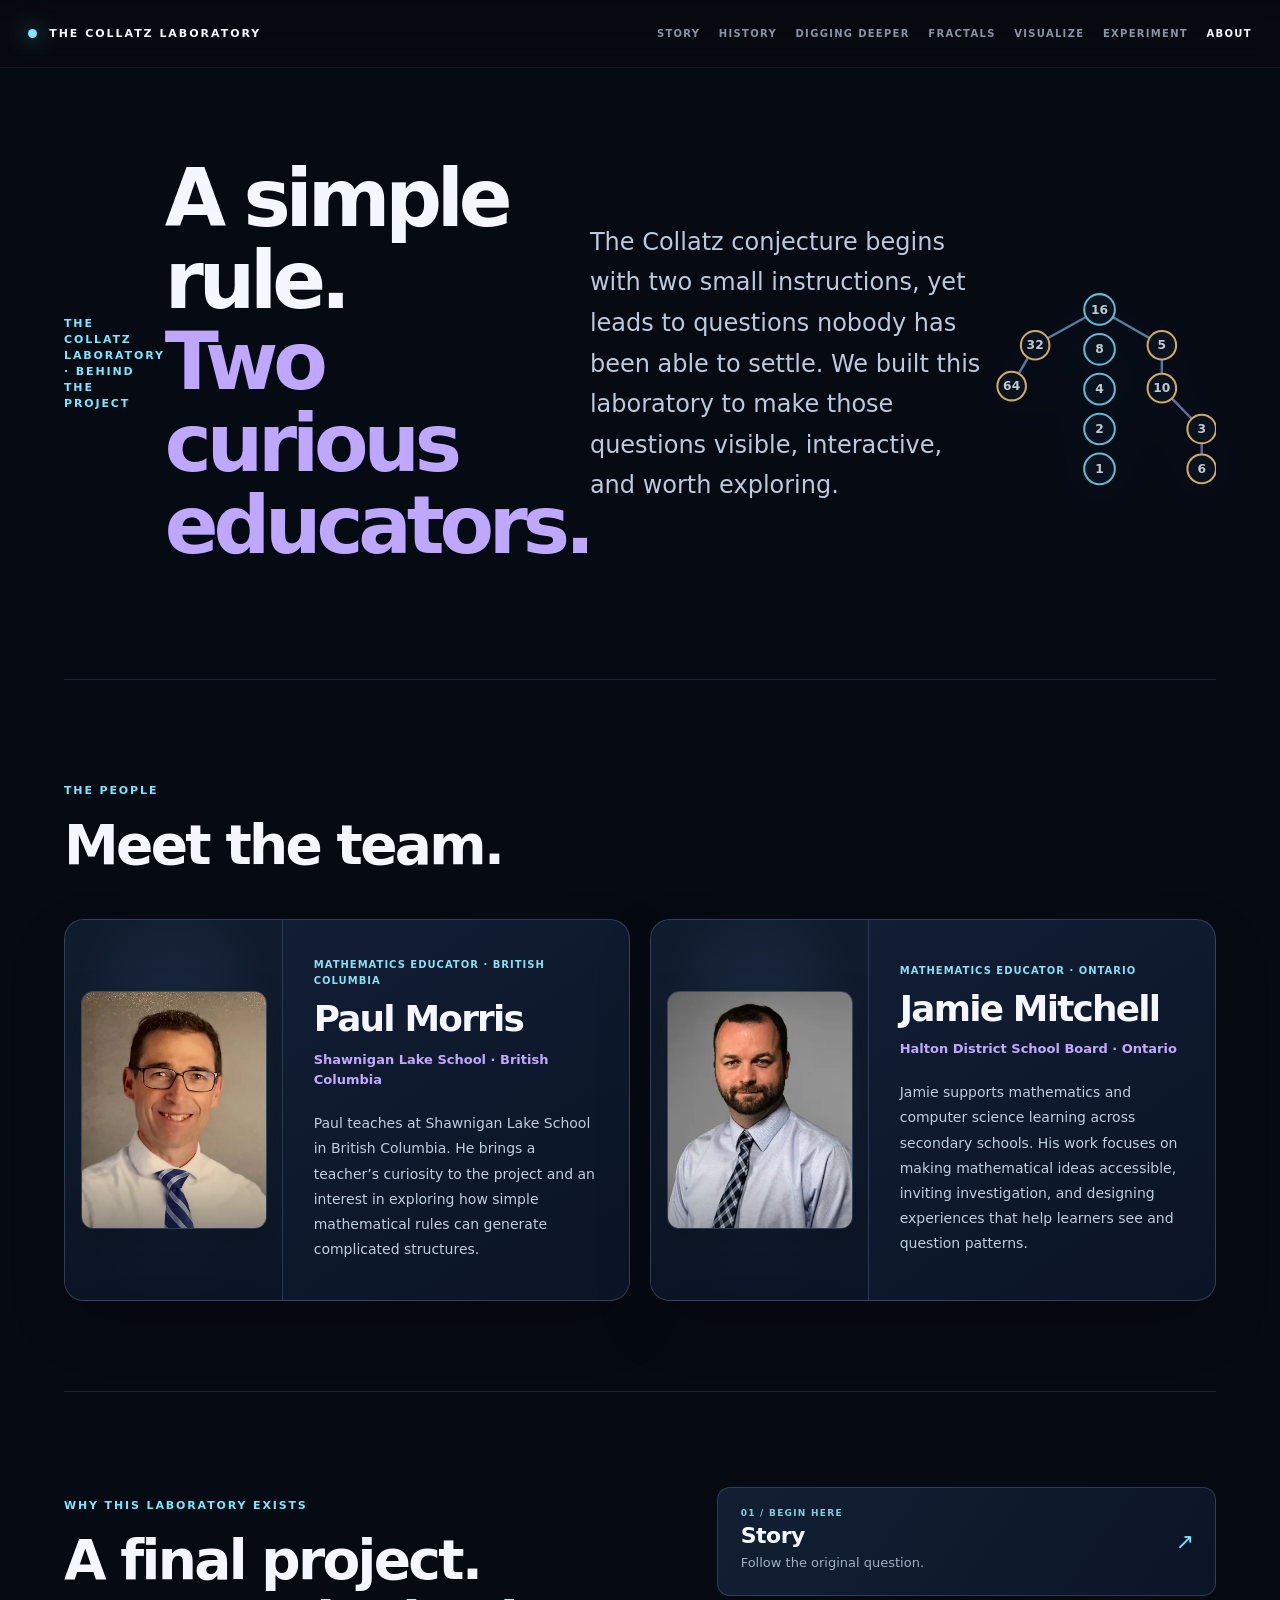
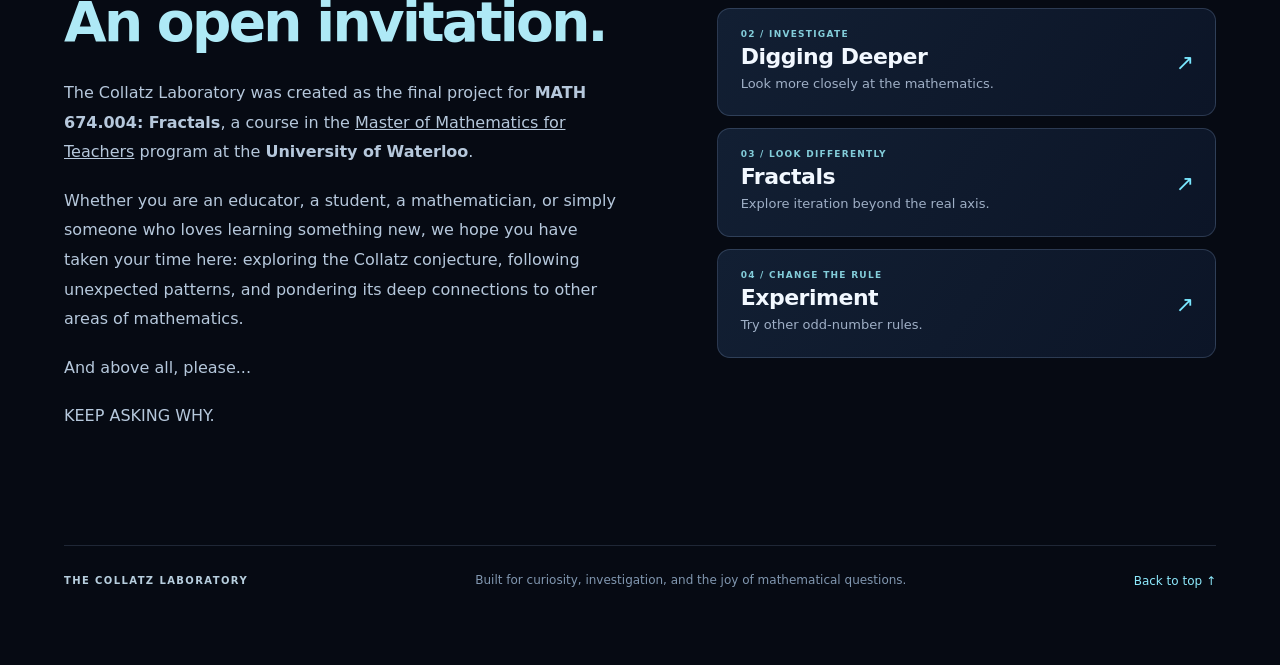
==== about.html @ a97f2543 "Rewrite About project origin and closing invitation for Waterloo Fractals" ====
<!doctype html>
<html lang="en">
<head>
  <meta charset="utf-8">
  <meta name="viewport" content="width=device-width, initial-scale=1">
  <meta name="theme-color" content="#07090f">
  <meta name="description" content="Meet the educators behind The Collatz Laboratory, an interactive exploration of the Collatz conjecture.">
  <title>About | The Collatz Laboratory</title>
  <link rel="stylesheet" href="styles.css?v=20261021-nav-all-1">
  <link rel="stylesheet" href="about.css?v=20261025-waterloo-purpose-4">
</head>
<body class="about-page">
  <header class="site-header">
    <a class="brand" href="index.html" aria-label="The Collatz Laboratory home">
      <span class="brand-mark"></span><span>THE COLLATZ LABORATORY</span>
    </a>
    <nav aria-label="Primary navigation">
      <a href="index.html#story">STORY</a>
      <a href="history.html">HISTORY</a>
      <a href="digging-deeper.html">DIGGING DEEPER</a>
      <a href="fractals.html">FRACTALS</a>
      <a href="visualize.html">VISUALIZE</a>
      <a href="experiment.html">EXPERIMENT</a>
      <a class="active" aria-current="page" href="about.html">ABOUT</a>
    </nav>
  </header>

  <main class="about-main" id="main-content">
    <section class="about-hero" aria-labelledby="about-heading">
      <p class="about-eyebrow">THE COLLATZ LABORATORY · BEHIND THE PROJECT</p>
      <h1 id="about-heading">A simple rule.<br><em>Two curious educators.</em></h1>
      <p class="about-intro">The Collatz conjecture begins with two small instructions, yet leads to questions nobody has been able to settle. We built this laboratory to make those questions visible, interactive, and worth exploring.</p>
      <div class="about-hero-mark" aria-hidden="true">
        <svg viewBox="0 0 230 240" focusable="false">
          <defs>
            <linearGradient id="about-flow" x1="0" y1="0" x2="1" y2="1"><stop offset="0" stop-color="#7ae7ff"/><stop offset="1" stop-color="#bba0ff"/></linearGradient>
          </defs>
          <g fill="none" stroke="url(#about-flow)" stroke-width="2.4" stroke-linecap="round" opacity=".72">
            <path d="M116 205L116 166L116 127L116 88L116 49"/>
            <path d="M116 49L177 84L177 126L216 166L216 205"/>
            <path d="M116 49L53 84L30 124"/>
          </g>
          <g fill="#0b1524" stroke="#7ae7ff" stroke-width="2">
            <circle cx="116" cy="205" r="15"/><circle cx="116" cy="166" r="15"/><circle cx="116" cy="127" r="15"/><circle cx="116" cy="88" r="15"/><circle cx="116" cy="49" r="15"/>
          </g>
          <g fill="#0b1524" stroke="#ffd479" stroke-width="2">
            <circle cx="177" cy="84" r="14"/><circle cx="177" cy="126" r="14"/><circle cx="216" cy="166" r="14"/><circle cx="216" cy="205" r="14"/><circle cx="53" cy="84" r="14"/><circle cx="30" cy="124" r="14"/>
          </g>
          <g fill="#ecfaff" font-size="12" font-weight="700" font-family="system-ui" text-anchor="middle">
            <text x="116" y="209">1</text><text x="116" y="170">2</text><text x="116" y="131">4</text><text x="116" y="92">8</text><text x="116" y="53">16</text>
            <text x="177" y="88">5</text><text x="177" y="130">10</text><text x="216" y="170">3</text><text x="216" y="209">6</text>
            <text x="53" y="88">32</text><text x="30" y="128">64</text>
          </g>
        </svg>
      </div>
    </section>

    <section class="about-people" aria-labelledby="about-people-heading">
      <div class="about-section-head">
        <p class="about-eyebrow">THE PEOPLE</p>
        <h2 id="about-people-heading">Meet the team.</h2>
      </div>
      <div class="about-team-grid">
        <article class="about-person" aria-labelledby="about-paul-name">
          <div class="about-person-visual">
            <img class="about-portrait about-portrait-paul" src="assets/paul-profile.webp" width="420" height="468" alt="Portrait of Paul Morris wearing glasses, a white shirt, and a blue striped tie." loading="lazy" decoding="async">
          </div>
          <div class="about-person-info">
            <p class="about-person-role">MATHEMATICS EDUCATOR · BRITISH COLUMBIA</p>
            <h3 id="about-paul-name">Paul Morris</h3>
            <p class="about-person-affiliation">Shawnigan Lake School · British Columbia</p>
            <p>Paul teaches at Shawnigan Lake School in British Columbia. He brings a teacher’s curiosity to the project and an interest in exploring how simple mathematical rules can generate complicated structures.</p>
          </div>
        </article>

        <article class="about-person" aria-labelledby="about-jamie-name">
          <div class="about-person-visual">
            <img class="about-portrait about-portrait-jamie" src="assets/jamie-profile.webp" width="420" height="420" alt="Portrait of Jamie Mitchell, wearing a pale blue shirt and a patterned tie." loading="lazy" decoding="async">
          </div>
          <div class="about-person-info">
            <p class="about-person-role">MATHEMATICS EDUCATOR · ONTARIO</p>
            <h3 id="about-jamie-name">Jamie Mitchell</h3>
            <p class="about-person-affiliation">Halton District School Board · Ontario</p>
            <p>Jamie supports mathematics and computer science learning across secondary schools. His work focuses on making mathematical ideas accessible, inviting investigation, and designing experiences that help learners see and question patterns.</p>
          </div>
        </article>
      </div>
    </section>

    <section class="about-purpose" aria-labelledby="about-purpose-heading">
      <div class="about-purpose-copy">
        <p class="about-eyebrow">WHY THIS LABORATORY EXISTS</p>
        <h2 id="about-purpose-heading">A final project.<br><em>An open invitation.</em></h2>
        <p>The Collatz Laboratory was created as the final project for <strong>MATH 674.004: Fractals</strong>, a course in the <a href="https://cemc.uwaterloo.ca/mmt" target="_blank" rel="noopener noreferrer">Master of Mathematics for Teachers</a> program at the <strong>University of Waterloo</strong>.</p>
        <p>Whether you are an educator, a student, a mathematician, or simply someone who loves learning something new, we hope you have taken your time here: exploring the Collatz conjecture, following unexpected patterns, and pondering its deep connections to other areas of mathematics.</p>
        <p class="about-purpose-outro">And above all, please...</p>
        <p class="about-purpose-mantra">KEEP ASKING WHY.</p>
      </div>
      <div class="about-purpose-links" aria-label="Explore the laboratory">
        <a href="index.html#story"><span>01 / BEGIN HERE</span><strong>Story</strong><small>Follow the original question.</small><b aria-hidden="true">↗</b></a>
        <a href="digging-deeper.html"><span>02 / INVESTIGATE</span><strong>Digging Deeper</strong><small>Look more closely at the mathematics.</small><b aria-hidden="true">↗</b></a>
        <a href="fractals.html"><span>03 / LOOK DIFFERENTLY</span><strong>Fractals</strong><small>Explore iteration beyond the real axis.</small><b aria-hidden="true">↗</b></a>
        <a href="experiment.html"><span>04 / CHANGE THE RULE</span><strong>Experiment</strong><small>Try other odd-number rules.</small><b aria-hidden="true">↗</b></a>
      </div>
    </section>

    <footer class="about-footer"><span>THE COLLATZ LABORATORY</span><p>Built for curiosity, investigation, and the joy of mathematical questions.</p><a href="#main-content">Back to top ↑</a></footer>
  </main>
</body>
</html>
---- styles.css ----
:root {
  --bg: #07090f;
  --bg-soft: #0b0e17;
  --panel: rgba(12, 16, 28, 0.72);
  --panel-strong: rgba(14, 18, 31, 0.9);
  --text: #f4f7fb;
  --muted: #8e98aa;
  --hairline: rgba(255, 255, 255, 0.11);
  --cyan: #7ae7ff;
  --violet: #9f8cff;
  --pink: #ff78b8;
  --gold: #ffd479;
  --green: #86f0bd;
  --header-h: 68px;
}

* {
  box-sizing: border-box;
}

html {
  scroll-behavior: smooth;
  background: var(--bg);
}

body {
  margin: 0;
  color: var(--text);
  background:
    radial-gradient(circle at 70% 18%, rgba(67, 77, 135, 0.13), transparent 32rem),
    linear-gradient(180deg, #080a11 0%, #05070b 100%);
  font-family: Inter, ui-sans-serif, system-ui, -apple-system, BlinkMacSystemFont, "Segoe UI", sans-serif;
  min-width: 1120px;
  overflow-x: hidden;
}

a {
  color: inherit;
}

.site-header {
  position: fixed;
  inset: 0 0 auto 0;
  height: var(--header-h);
  display: flex;
  align-items: center;
  justify-content: space-between;
  padding: 0 34px;
  z-index: 100;
  border-bottom: 1px solid rgba(255, 255, 255, 0.06);
  background: linear-gradient(180deg, rgba(7, 9, 15, 0.93), rgba(7, 9, 15, 0.5));
  backdrop-filter: blur(14px);
}

.brand {
  display: flex;
  align-items: center;
  gap: 12px;
  text-decoration: none;
  font-size: 11px;
  font-weight: 750;
  letter-spacing: 0.18em;
}

.brand-mark {
  width: 9px;
  height: 9px;
  border-radius: 50%;
  background: var(--cyan);
  box-shadow: 0 0 22px rgba(122, 231, 255, 0.85);
}

nav {
  display: flex;
  gap: 30px;
  align-items: center;
  font-size: 10px;
  font-weight: 700;
  letter-spacing: 0.17em;
}

nav a,
.nav-placeholder {
  text-decoration: none;
  color: #8992a3;
}

nav a.active {
  color: var(--text);
}

.nav-placeholder {
  opacity: 0.38;
  cursor: default;
}

.hero {
  position: relative;
  height: 100vh;
  min-height: 720px;
  display: flex;
  flex-direction: column;
  justify-content: center;
  padding: 0 8vw;
  overflow: hidden;
}

.hero::before {
  content: "";
  position: absolute;
  width: 1px;
  height: 54vh;
  left: 5vw;
  top: 23vh;
  background: linear-gradient(transparent, rgba(122, 231, 255, 0.45), transparent);
}

.hero-glow {
  position: absolute;
  width: 42vw;
  height: 42vw;
  right: 5vw;
  top: 19vh;
  border-radius: 50%;
  background:
    radial-gradient(circle at 47% 48%, rgba(122, 231, 255, 0.18) 0 2%, transparent 2.5%),
    radial-gradient(circle at 50% 50%, rgba(91, 109, 188, 0.14), transparent 58%);
  filter: blur(6px);
}

.hero-glow::before,
.hero-glow::after {
  content: "";
  position: absolute;
  inset: 15%;
  border-radius: 50%;
  border: 1px solid rgba(122, 231, 255, 0.13);
}

.hero-glow::after {
  inset: 29%;
  border-color: rgba(159, 140, 255, 0.16);
}

.eyebrow,
.kicker,
.step-number,
.chapter {
  text-transform: uppercase;
  letter-spacing: 0.2em;
  font-weight: 750;
}

.eyebrow {
  margin: 0 0 20px;
  color: var(--cyan);
  font-size: 11px;
}

.hero h1 {
  margin: 0;
  max-width: 900px;
  font-size: clamp(76px, 7.3vw, 132px);
  line-height: 0.84;
  letter-spacing: -0.055em;
  font-weight: 650;
}

.hero h1 span {
  color: transparent;
  -webkit-text-stroke: 1px rgba(244, 247, 251, 0.72);
}

.hero-sub {
  margin: 34px 0 0;
  max-width: 520px;
  color: #9ca6b6;
  font-size: 18px;
  line-height: 1.65;
}

.scroll-cue {
  position: absolute;
  left: 8vw;
  bottom: 46px;
  display: flex;
  gap: 14px;
  align-items: center;
  text-decoration: none;
  font-size: 9px;
  font-weight: 800;
  letter-spacing: 0.22em;
  color: #8992a3;
}

.scroll-line {
  width: 82px;
  height: 1px;
  background: linear-gradient(90deg, var(--cyan), transparent);
}

.reveal-up {
  animation: hero-rise 1s cubic-bezier(0.2, 0.72, 0.25, 1) both;
}

.hero h1.reveal-up { animation-delay: 90ms; }
.hero-sub.reveal-up { animation-delay: 180ms; }

@keyframes hero-rise {
  from { opacity: 0; transform: translateY(28px); }
  to { opacity: 1; transform: translateY(0); }
}

.story-shell {
  position: relative;
}

.sticky-stage {
  position: sticky;
  top: 0;
  height: 100vh;
  min-height: 720px;
  overflow: hidden;
  background:
    radial-gradient(circle at 48% 48%, rgba(29, 40, 74, 0.17), transparent 42%),
    #07090f;
  z-index: 1;
}

.stage-grid {
  position: absolute;
  inset: 0;
  opacity: 0.21;
  background-image:
    linear-gradient(rgba(255,255,255,.035) 1px, transparent 1px),
    linear-gradient(90deg, rgba(255,255,255,.035) 1px, transparent 1px);
  background-size: 56px 56px;
  mask-image: linear-gradient(to bottom, transparent 3%, black 22%, black 82%, transparent 100%);
}

.stage-vignette {
  position: absolute;
  inset: 0;
  box-shadow: inset 0 0 140px 45px rgba(0,0,0,0.64);
  pointer-events: none;
}

.stage-heading {
  position: absolute;
  top: 104px;
  left: 5vw;
  display: flex;
  gap: 17px;
  align-items: flex-start;
}

.chapter {
  display: grid;
  place-items: center;
  width: 38px;
  height: 38px;
  border: 1px solid var(--hairline);
  border-radius: 50%;
  color: var(--cyan);
  font-size: 9px;
}

.kicker {
  margin: 1px 0 6px;
  font-size: 9px;
  color: #7d8798;
}

.stage-heading h2 {
  margin: 0;
  font-size: 26px;
  font-weight: 540;
  letter-spacing: -0.025em;
}

.sequence-area {
  position: absolute;
  left: 5vw;
  right: 5vw;
  top: 48%;
  transform: translateY(-50%);
  display: flex;
  flex-direction: column;
  gap: 40px;
  z-index: 5;
}

.sequence-row {
  position: relative;
  display: grid;
  grid-template-columns: 92px minmax(0, 1fr);
  gap: 24px;
  align-items: center;
}

.row-label {
  color: #6f7889;
  font-size: 9px;
  font-weight: 760;
  letter-spacing: 0.18em;
  text-transform: uppercase;
}

.path-track {
  display: flex;
  align-items: center;
  width: 100%;
  min-width: 0;
}

.node-wrap {
  display: flex;
  align-items: center;
  flex: 1 1 0;
  min-width: 0;
}

.node-wrap:last-child {
  flex: 0 0 auto;
}

.path-node {
  --node-colour: var(--cyan);
  width: 64px;
  height: 64px;
  flex: 0 0 64px;
  display: grid;
  place-items: center;
  border-radius: 50%;
  border: 1px solid color-mix(in srgb, var(--node-colour) 74%, transparent);
  background: color-mix(in srgb, var(--node-colour) 6%, rgba(9, 12, 19, .94));
  color: #f9fbff;
  font-size: 18px;
  font-variant-numeric: tabular-nums;
  box-shadow:
    0 0 0 5px color-mix(in srgb, var(--node-colour) 4%, transparent),
    0 0 30px color-mix(in srgb, var(--node-colour) 18%, transparent);
  opacity: 0;
  transform: translateY(16px) scale(.9);
  transition: opacity .48s ease, transform .58s cubic-bezier(.16,.78,.28,1), box-shadow .35s ease;
}

.path-node.visible {
  opacity: 1;
  transform: translateY(0) scale(1);
}

.path-node.end-node {
  box-shadow:
    0 0 0 7px color-mix(in srgb, var(--node-colour) 6%, transparent),
    0 0 46px color-mix(in srgb, var(--node-colour) 30%, transparent);
}

.connector {
  --line-colour: var(--cyan);
  position: relative;
  height: 1px;
  flex: 1 1 auto;
  min-width: 24px;
  margin: 0 12px;
  background: rgba(255,255,255,.08);
  overflow: hidden;
}

.connector::after {
  content: "";
  position: absolute;
  inset: 0;
  transform-origin: left center;
  transform: scaleX(0);
  background: linear-gradient(90deg, color-mix(in srgb, var(--line-colour) 80%, white 8%), color-mix(in srgb, var(--line-colour) 35%, transparent));
  box-shadow: 0 0 12px color-mix(in srgb, var(--line-colour) 35%, transparent);
  transition: transform .52s cubic-bezier(.2,.8,.25,1);
}

.connector.visible::after {
  transform: scaleX(1);
}

.colour-cyan { --node-colour: var(--cyan); --line-colour: var(--cyan); }
.colour-violet { --node-colour: var(--violet); --line-colour: var(--violet); }
.colour-pink { --node-colour: var(--pink); --line-colour: var(--pink); }
.colour-gold { --node-colour: var(--gold); --line-colour: var(--gold); }

.shared-node {
  animation: shared-pulse 1.2s ease-in-out infinite alternate;
}

@keyframes shared-pulse {
  from { filter: brightness(1); }
  to { filter: brightness(1.35); }
}

.floating-prompt {
  position: absolute;
  left: 5vw;
  bottom: 13vh;
  max-width: 580px;
  padding-left: 18px;
  border-left: 1px solid var(--cyan);
  z-index: 8;
  transition: opacity .35s ease, transform .45s cubic-bezier(.2,.75,.25,1);
}

.floating-prompt p {
  margin: 0;
  font-size: 17px;
  line-height: 1.55;
  color: #d7dde7;
}

.choice-panel {
  position: absolute;
  left: 5vw;
  bottom: 10vh;
  display: flex;
  flex-wrap: wrap;
  gap: 10px;
  max-width: 680px;
  z-index: 20;
  transition: opacity .35s ease, transform .45s ease;
}

.choice-label {
  width: 100%;
  margin-bottom: 4px;
  color: #7f899a;
  font-size: 9px;
  font-weight: 760;
  letter-spacing: .18em;
  text-transform: uppercase;
}

.choice-button {
  min-width: 92px;
  height: 48px;
  padding: 0 18px;
  border: 1px solid rgba(255,255,255,.16);
  border-radius: 999px;
  color: #eef4fb;
  background: rgba(13,17,29,.86);
  font: inherit;
  font-size: 15px;
  cursor: pointer;
  transition: border-color .2s ease, background .2s ease, transform .2s ease, box-shadow .2s ease;
}

.choice-button:hover {
  transform: translateY(-2px);
  border-color: rgba(122,231,255,.55);
  box-shadow: 0 8px 30px rgba(0,0,0,.28);
}

.choice-button.done {
  border-color: rgba(134,240,189,.48);
  background: rgba(134,240,189,.08);
  color: var(--green);
}

.choice-button.active {
  border-color: rgba(255,212,121,.58);
  box-shadow: 0 0 28px rgba(255,212,121,.09);
}

.status-pill {
  position: absolute;
  right: 5vw;
  top: 116px;
  padding: 10px 14px;
  border: 1px solid rgba(255,255,255,.1);
  border-radius: 999px;
  color: #9ea7b6;
  background: rgba(10,13,22,.74);
  backdrop-filter: blur(10px);
  font-size: 10px;
  font-weight: 760;
  letter-spacing: .14em;
  text-transform: uppercase;
  transition: opacity .35s ease, transform .35s ease;
}

.hidden {
  opacity: 0 !important;
  transform: translateY(18px) !important;
  pointer-events: none !important;
}

.story-steps {
  position: relative;
  z-index: 10;
  margin-top: -100vh;
  pointer-events: none;
}

.story-step {
  min-height: 92vh;
  padding: 22vh 5vw 14vh 62vw;
  display: flex;
  align-items: center;
}

.story-step.tall-step {
  min-height: 116vh;
}

.story-step.choice-step {
  min-height: 112vh;
  align-items: flex-end;
  padding-bottom: 17vh;
}

.story-step.writing-step {
  min-height: 120vh;
  align-items: center;
}

.step-card {
  width: min(480px, 31vw);
  padding: 26px 28px;
  border: 1px solid rgba(255,255,255,.1);
  border-radius: 18px;
  background: linear-gradient(180deg, rgba(15,19,32,.79), rgba(9,12,20,.69));
  box-shadow: 0 24px 70px rgba(0,0,0,.28);
  backdrop-filter: blur(16px);
  pointer-events: auto;
  opacity: .28;
  transform: translateY(55px);
  transition: opacity .55s ease, transform .7s cubic-bezier(.18,.78,.22,1), border-color .35s ease;
}

.story-step.is-active .step-card {
  opacity: 1;
  transform: translateY(0);
  border-color: rgba(122,231,255,.18);
}

.step-number {
  margin: 0 0 14px;
  color: var(--cyan);
  font-size: 9px;
}

.step-card h3 {
  margin: 0;
  font-size: 25px;
  line-height: 1.2;
  letter-spacing: -.025em;
  font-weight: 560;
}

.step-card > p:last-child {
  margin: 15px 0 0;
  color: #99a3b3;
  line-height: 1.62;
  font-size: 14px;
}

.whisper-card {
  padding: 18px 20px;
  width: auto;
  display: inline-block;
}

.whisper-card p {
  margin: 0 !important;
  color: #a2acba !important;
}

.prompt-card h3 {
  font-size: 30px;
}

.rule-lines {
  display: grid;
  gap: 10px;
  margin-top: 4px;
}

.rule-lines p {
  margin: 0;
  display: flex;
  align-items: baseline;
  justify-content: space-between;
  gap: 24px;
  padding: 13px 0;
  border-bottom: 1px solid rgba(255,255,255,.08);
}

.rule-lines p:last-child {
  border-bottom: 0;
}

.rule-lines span {
  color: #7f899a;
  font-size: 9px;
  font-weight: 760;
  letter-spacing: .18em;
}

.rule-lines strong {
  color: #fff;
  font-size: 24px;
  font-weight: 520;
}

.conjecture-card {
  border-color: rgba(255,212,121,.22);
}

.story-step.is-active .conjecture-card {
  border-color: rgba(255,212,121,.42);
}

.conjecture-card .step-number {
  color: var(--gold);
}

.refined-card {
  border-color: rgba(134,240,189,.23);
}

.refined-card .step-number {
  color: var(--green);
}

.writing-card {
  border-style: dashed;
  background: rgba(10,13,22,.56);
}

.writing-card h3 {
  color: #c9d0dc;
  letter-spacing: .08em;
  font-size: 20px;
}

.prototype-end {
  position: relative;
  z-index: 20;
  min-height: 78vh;
  display: flex;
  flex-direction: column;
  align-items: center;
  justify-content: center;
  text-align: center;
  padding: 100px 20vw;
  background:
    radial-gradient(circle at 50% 50%, rgba(122,231,255,.09), transparent 34rem),
    #06080d;
  border-top: 1px solid rgba(255,255,255,.06);
}

.prototype-end h2 {
  margin: 0;
  font-size: 46px;
  letter-spacing: -.04em;
  font-weight: 560;
}

.prototype-end > p:last-child {
  max-width: 720px;
  color: #8f99a9;
  line-height: 1.7;
}

@media (max-height: 780px) {
  .stage-heading { top: 88px; }
  .sequence-area { top: 46%; }
  .choice-panel, .floating-prompt { bottom: 7vh; }
}

/* On the test-the-conjecture screen, the floating 6/40/42 controls
   otherwise overlap the explanation at the bottom-left on short viewports.
   Lift just this set of controls, leaving the prompt at its original spot. */
#choice-panel:has(button[data-test]) {
  bottom: clamp(122px, 25vh, 230px);
}


/* The story's final chapter is a full-screen typographic reveal, not a
   floating step card. Earlier scenes and their geometry remain unchanged. */
.story-step.finale-trigger { min-height: 125vh; }
.sticky-stage.conjecture-is-visible .stage-heading,
.sticky-stage.conjecture-is-visible .status-pill,
.sticky-stage.conjecture-is-visible .floating-prompt {
  opacity: 0 !important;
  pointer-events: none;
  transition: opacity .45s ease;
}
.conjecture-finale {
  position: fixed;
  inset: 0;
  z-index: 30;
  overflow-y: auto;
  overscroll-behavior: contain;
  display: flex;
  align-items: center;
  justify-content: center;
  padding: calc(var(--header-h) + 36px) 7vw 36px;
  background:
    radial-gradient(ellipse 52% 53% at 47% 40%, rgba(35,60,95,.21), transparent 75%),
    radial-gradient(ellipse 25% 29% at 78% 68%, rgba(159,140,255,.07), transparent 90%),
    linear-gradient(180deg, rgba(7,9,15,.96), rgba(7,9,15,.985));
  opacity: 0;
  visibility: hidden;
  transform: translateY(30px);
  pointer-events: none;
  transition: opacity .9s ease, transform 1.05s cubic-bezier(.18,.78,.22,1),
              visibility 0s linear 1.05s;
}
.conjecture-finale.is-visible {
  opacity: 1;
  visibility: visible;
  transform: translateY(0);
  pointer-events: auto;
  transition: opacity .9s ease .24s, transform 1.05s cubic-bezier(.18,.78,.22,1) .13s,
              visibility 0s;
}
.conjecture-finale-inner { width: min(100%, 1000px); margin-inline: auto; }
.finale-eyebrow, .finale-journey-label, .finale-rule-name {
  color: #98a7bd;
  font-size: 11px;
  font-weight: 760;
  letter-spacing: .22em;
}
.finale-eyebrow { display: flex; align-items: center; gap: 12px; margin: 0 0 20px; }
.finale-spark {
  flex: none;
  width: 8px; height: 8px; border-radius: 50%;
  background: #7ae7ff; box-shadow: 0 0 20px rgba(122,231,255,.75);
}
.finale-title {
  margin: 0 0 22px;
  max-width: 1000px;
  font-size: clamp(56px, 6.8vw, 108px);
  font-weight: 550;
  letter-spacing: -.065em;
  line-height: 1.03;
}
.finale-title span {
  color: #89eaff;
  text-shadow: 0 0 64px rgba(122,231,255,.22);
}
.finale-intro {
  margin: 0 0 18px;
  font-size: clamp(18px, 2vw, 25px);
  color: #afb9cc;
  letter-spacing: -.02em;
}
.finale-intro strong { color: #f6faff; font-weight: 550; }
.finale-rules { display: flex; flex-wrap: wrap; gap: 14px; margin: 0 0 22px; }
.finale-rule {
  display: flex;
  align-items: baseline;
  flex-wrap: wrap;
  gap: 12px;
  min-width: 285px;
  padding: 14px 20px;
  border: 1px solid rgba(122,231,255,.14);
  border-radius: 13px;
  background: rgba(11,20,34,.63);
}
.finale-rule:nth-child(2) { border-color: rgba(255,212,121,.16); }
.finale-rule-name { color: #80def3; font-size: 9px; }
.finale-rule:nth-child(2) .finale-rule-name { color: #ffd479; }
.finale-rule strong { color: #eef4fd; font-size: 16px; font-weight: 520; }
.finale-rule-symbol { color: #8c99ae; font-size: 14px; }
.finale-statement {
  max-width: 990px;
  margin: 0 0 12px;
  color: #c8d1df;
  font-size: clamp(18px, 1.8vw, 24px);
  line-height: 1.48;
  letter-spacing: -.014em;
}
.finale-statement strong { color: #f7faff; font-weight: 610; }
.finale-footnote {
  margin: 0 0 30px;
  color: #9caabe;
  font-size: clamp(14px, 1.2vw, 16px);
  line-height: 1.6;
}
.finale-cycle { color: #ffd479; white-space: nowrap; }
.finale-journey { border-top: 1px solid rgba(255,255,255,.12); padding-top: 25px; }
.finale-journey-label { margin: 0 0 17px; font-size: 10px; }
.finale-pathways { display: grid; grid-template-columns: repeat(3, minmax(0, 1fr)); gap: 14px; }
.finale-path {
  display: flex;
  align-items: center;
  justify-content: space-between;
  gap: 10px;
  padding: 20px 22px;
  min-height: 69px;
  background: linear-gradient(135deg, rgba(25,35,58,.82), rgba(10,15,27,.85));
  border: 1px solid rgba(122,231,255,.22);
  border-radius: 13px;
  color: #eff7fc;
  text-decoration: none;
  font-size: 17px;
  font-weight: 570;
  letter-spacing: -.01em;
  transition: transform .25s ease, border-color .25s ease, background .25s ease, box-shadow .25s ease;
}
.finale-path:nth-child(2) { border-color: rgba(159,140,255,.3); }
.finale-path:nth-child(3) { border-color: rgba(255,212,121,.27); }
.finale-path > span:last-child { color: #7ae7ff; font-size: 19px; }
.finale-path:nth-child(2) > span:last-child { color: #b7a7ff; }
.finale-path:nth-child(3) > span:last-child { color: #ffd479; }
.finale-path:hover, .finale-path:focus-visible {
  transform: translateY(-4px);
  border-color: #7ae7ff;
  box-shadow: 0 12px 42px rgba(31,106,143,.19);
  outline: none;
}
.finale-path:focus-visible { outline: 2px solid #7ae7ff; outline-offset: 3px; }
@media (max-width: 900px) {
  .conjecture-finale { padding-left: 5vw; padding-right: 5vw; }
  .finale-title { font-size: clamp(46px, 8vw, 78px); }
  .finale-path { padding: 17px 15px; font-size: 15px; }
}
@media (max-height: 790px) {
  .conjecture-finale { padding-top: calc(var(--header-h) + 20px); padding-bottom: 12px; align-items: flex-start; }
  .finale-eyebrow { margin-bottom: 11px; }
  .finale-title { font-size: clamp(46px, 5.7vw, 73px); margin-bottom: 12px; }
  .finale-intro { margin-bottom: 10px; }
  .finale-rules { margin-bottom: 12px; }
  .finale-rule { padding: 11px 15px; }
  .finale-footnote { margin-bottom: 16px; }
  .finale-journey { padding-top: 14px; }
  .finale-journey-label { margin-bottom: 10px; }
  .finale-path { min-height: 52px; padding: 13px 17px; }
}
@media (max-width: 700px) {
  .finale-pathways { grid-template-columns: 1fr; gap: 8px; }
  .finale-path { min-height: 48px; }
}
@media (prefers-reduced-motion: reduce) {
  .conjecture-finale, .finale-path { transition-duration: .01ms !important; transition-delay: 0s !important; }
}


/* Retain the original writing placeholder in source for collaboration,
   but let the new conjecture navigation be the public story's ending. */
.story-steps > .story-step[data-scene="text-placeholder"],
.prototype-end { display: none !important; }

@media (max-height: 600px) {
  .conjecture-finale { padding-top: calc(var(--header-h) + 10px); }
  .finale-eyebrow { margin-bottom: 7px; }
  .finale-title { font-size: clamp(39px, 5vw, 60px); margin-bottom: 9px; }
  .finale-intro { font-size: 17px; margin-bottom: 8px; }
  .finale-rule { padding: 8px 13px; }
  .finale-rule strong { font-size: 14px; }
  .finale-statement { font-size: 17px; margin-bottom: 7px; }
  .finale-footnote { font-size: 13px; margin-bottom: 10px; }
  .finale-journey { padding-top: 10px; }
  .finale-journey-label { margin-bottom: 8px; }
  .finale-path { min-height: 45px; padding: 10px 15px; }
}


/* Six-way exploration hub with the SAME tree as a compact visual reminder.
   The miniature belongs beside the heading; the rules and links stay full-width. */
.conjecture-finale-inner { width: min(100%, 1100px); }
.finale-opening {
  display: grid;
  grid-template-columns: minmax(175px, 248px) minmax(0, 1fr);
  align-items: center;
  gap: clamp(17px, 2.8vw, 42px);
  min-height: 235px;
  margin-bottom: 5px;
}
.finale-opening-copy { min-width: 0; }
.finale-opening .finale-title {
  max-width: none;
  font-size: clamp(48px, 5.25vw, 83px);
  margin-bottom: 13px;
}
.finale-opening .finale-eyebrow { margin-bottom: 12px; }
.finale-opening .finale-intro { margin-bottom: 0; }
.finale-tree-reminder {
  position: relative;
  align-self: stretch;
  min-height: 212px;
  height: clamp(218px, 29vh, 300px);
  isolation: isolate;
  display: flex;
  align-items: center;
  justify-content: center;
}
.finale-tree-reminder::before {
  content: "";
  position: absolute;
  inset: 12% -15% 6%;
  background: radial-gradient(ellipse at center, rgba(47, 110, 152, .15), transparent 75%);
  filter: blur(16px);
  z-index: -1;
  pointer-events: none;
}
.finale-tree-reminder > svg {
  display: block;
  height: 100%;
  width: 100%;
  overflow: visible;
  filter: drop-shadow(0 0 4px rgba(93, 197, 240, .08));
}
.finale-tree-caption {
  position: absolute;
  left: 0;
  right: 0;
  bottom: -6px;
  margin: 0;
  text-align: center;
  font-size: 9px;
  font-weight: 760;
  letter-spacing: .16em;
  color: #7e93ab;
}
.finale-tree-reminder .mini-tree-edge { fill: none; stroke-width: 3.3; stroke-linecap: round; opacity: .8; }
.finale-tree-reminder .mini-tree-edge.even { stroke: #7ae7ff; }
.finale-tree-reminder .mini-tree-edge.odd { stroke: #ffd479; }
.finale-tree-reminder .mini-tree-edge.spine { stroke-width: 5; filter: drop-shadow(0 0 6px #7ae7ff58); }
.finale-tree-reminder .mini-tree-node circle { fill: #0a101b; stroke: #9f8cff; stroke-width: 3.5; }
.finale-tree-reminder .mini-tree-node.spine circle { stroke: #7ae7ff; stroke-width: 4.5; filter: drop-shadow(0 0 7px #7ae7ff60); }
.finale-tree-reminder .mini-tree-node.tip circle { stroke: #ff78b8; }
.finale-tree-reminder .mini-tree-node text {
  fill: #ebf6ff;
  font: 650 28px Inter, ui-sans-serif, system-ui, sans-serif;
  dominant-baseline: central;
  text-anchor: middle;
}
.finale-tree-reminder .mini-tree-loop { fill: none; stroke: #ffd479; stroke-width: 5; stroke-linecap: round; filter: drop-shadow(0 0 7px #ffd47965); }
.finale-pathways { grid-template-columns: repeat(3, minmax(0, 1fr)); row-gap: 12px; }
.finale-path { min-height: 57px; padding: 15px 20px; }
.finale-footnote { margin-bottom: 19px; }
.finale-journey { padding-top: 18px; }
.finale-journey-label { margin-bottom: 12px; }

/* A restrained second palette row avoids six identical cards. */
.finale-path:nth-child(4) { border-color: rgba(122, 231, 255, .29); }
.finale-path:nth-child(5) { border-color: rgba(159, 140, 255, .30); }
.finale-path:nth-child(6) { border-color: rgba(255, 212, 121, .27); }
.finale-path:nth-child(4) > span:last-child { color: #7ae7ff; }
.finale-path:nth-child(5) > span:last-child { color: #b7a7ff; }
.finale-path:nth-child(6) > span:last-child { color: #ffd479; }
.site-header nav a {
  text-decoration: none;
  transition: color .2s ease;
}
.site-header nav a:hover,
.site-header nav a:focus-visible { color: #7ae7ff; }

@media (max-height: 820px) {
  .finale-opening { min-height: 164px; margin-bottom: 0; }
  .finale-tree-reminder { height: clamp(155px, 23vh, 220px); min-height: 150px; }
  .finale-opening .finale-title { font-size: clamp(44px, 4.9vw, 70px); margin-bottom: 8px; }
  .finale-opening .finale-eyebrow { margin-bottom: 8px; }
  .finale-path { min-height: 44px; padding: 10px 15px; }
  .finale-pathways { row-gap: 8px; }
  .finale-journey { padding-top: 11px; }
  .finale-footnote { margin-bottom: 12px; }
}
@media (max-height: 650px) {
  .finale-opening { grid-template-columns: 148px minmax(0,1fr); }
  .finale-tree-reminder { height: 130px; min-height: 120px; }
  .finale-tree-caption { display: none; }
  .finale-opening .finale-title { font-size: clamp(39px, 4.1vw, 59px); }
  .finale-journey-label { margin-bottom: 7px; }
  .finale-path { min-height: 39px; padding: 8px 13px; font-size: 14px; }
}
@media (max-width: 900px) {
  .finale-opening { grid-template-columns: 180px minmax(0, 1fr); gap: 14px; }
  .finale-opening .finale-title { font-size: clamp(39px, 5vw, 65px); }
}
@media (max-width: 680px) {
  .finale-opening { grid-template-columns: 115px minmax(0, 1fr); gap: 12px; }
  .finale-tree-reminder { height: 150px; min-height: 145px; }
  .finale-opening .finale-title { font-size: clamp(35px, 6.7vw, 55px); }
  .finale-tree-caption { display: none; }
  .finale-pathways { grid-template-columns: repeat(2, minmax(0, 1fr)); }
}


/* Chapter 15 polishing: place the complete miniature tree to the RIGHT of
   “Conjecture.” Keep a reserved column so the tree cannot cover the title,
   rule pills, definition or six navigation buttons. */
.finale-opening {
  display: grid;
  grid-template-columns: minmax(0, 1fr) clamp(155px, 18vw, 225px);
  align-items: center;
  column-gap: clamp(14px, 2vw, 30px);
  min-height: 0;
  margin-bottom: 13px;
}
.finale-opening-copy {
  grid-column: 1;
  grid-row: 1;
  min-width: 0;
}
.finale-opening .finale-title {
  max-width: 100%;
  font-size: clamp(43px, 4.75vw, 74px);
  text-wrap: balance;
}
.finale-tree-reminder {
  grid-column: 2;
  grid-row: 1;
  justify-self: end;
  align-self: center;
  width: 100%;
  max-width: 225px;
  min-height: 0;
  height: clamp(154px, 24vh, 233px);
  overflow: hidden;
  margin: 0;
}
.finale-tree-reminder > svg {
  width: 100%;
  height: calc(100% - 18px);
  max-width: 100%;
  max-height: 100%;
  overflow: hidden;
}
.finale-tree-caption {
  position: absolute;
  bottom: 0;
  left: 0;
  right: 0;
  white-space: nowrap;
  font-size: 8px;
  line-height: 12px;
  pointer-events: none;
}
@media (max-height: 820px) {
  .finale-opening { min-height: 0; margin-bottom: 8px; }
  .finale-tree-reminder {
    height: clamp(127px, 21vh, 184px);
    min-height: 0;
  }
  .finale-opening .finale-title { font-size: clamp(42px, 4.4vw, 66px); }
}
@media (max-height: 650px) {
  .finale-opening {
    grid-template-columns: minmax(0, 1fr) clamp(118px, 15vw, 154px);
    min-height: 0;
  }
  .finale-tree-reminder {
    height: 125px;
    min-height: 0;
  }
  .finale-opening .finale-title { font-size: clamp(36px, 4vw, 58px); }
  .finale-tree-caption { display: none; }
  .finale-tree-reminder > svg { height: 100%; }
}
@media (max-width: 900px) {
  .finale-opening {
    grid-template-columns: minmax(0, 1fr) clamp(115px, 18vw, 173px);
    column-gap: 12px;
  }
  .finale-opening .finale-title { font-size: clamp(35px, 4.7vw, 59px); }
}
@media (max-width: 680px) {
  .finale-opening {
    grid-template-columns: minmax(0, 1fr) 105px;
    gap: 8px;
  }
  .finale-tree-reminder { height: 124px; }
  .finale-opening .finale-title { font-size: clamp(32px, 6vw, 44px); }
  .finale-tree-caption { display: none; }
  .finale-tree-reminder > svg { height: 100%; }
}


/* All seven chapter destinations are always available in the top navigation.
   At narrower widths the nav can scroll independently instead of colliding
   with the site brand or pushing links outside the viewport. */
.site-header {
  gap: clamp(12px, 2vw, 26px);
  padding-inline: clamp(16px, 2.2vw, 34px);
}
.site-header .brand {
  flex: 0 0 auto;
  white-space: nowrap;
}
.site-header nav[aria-label="Primary navigation"] {
  display: flex;
  align-items: center;
  justify-content: flex-end;
  flex: 0 1 auto;
  min-width: 0;
  max-width: 100%;
  gap: clamp(9px, 1.45vw, 23px);
  overflow-x: auto;
  overflow-y: hidden;
  white-space: nowrap;
  scrollbar-width: none;
  -ms-overflow-style: none;
  font-size: 10px;
  letter-spacing: .13em;
}
.site-header nav[aria-label="Primary navigation"]::-webkit-scrollbar { display: none; }
.site-header nav[aria-label="Primary navigation"] a {
  flex: 0 0 auto;
  display: inline-flex;
  align-items: center;
  min-height: 36px;
}
.site-header nav[aria-label="Primary navigation"] a[aria-current="page"] {
  color: #f4f7fb;
}
@media (max-width: 1100px) {
  .site-header nav[aria-label="Primary navigation"] {
    gap: clamp(8px, 1.05vw, 15px);
    font-size: 9px;
    letter-spacing: .095em;
  }
  .site-header .brand { font-size: 10px; letter-spacing: .12em; }
}
@media (max-width: 760px) {
  .site-header { gap: 10px; padding-inline: 12px; }
  .site-header .brand { font-size: 9px; gap: 6px; letter-spacing: .08em; }
  .site-header nav[aria-label="Primary navigation"] {
    justify-content: flex-start;
    flex: 1 1 auto;
    gap: 14px;
    font-size: 9px;
  }
  .site-header .brand-mark { width: 7px; height: 7px; }
}
---- about.css ----
/* About chapter · The Collatz Laboratory. Dedicated, responsive styles. */
html{scroll-padding-top:84px;}
body.about-page{min-width:0;overflow-x:hidden;color:#f4f7ff;background:#060a13;}
.about-main{min-height:100vh;max-width:1400px;margin:0 auto;padding:135px clamp(22px,5vw,75px) 75px;}
.about-main *{box-sizing:border-box;}
.about-main a:focus-visible{outline:2px solid #ffd479;outline-offset:4px;}
.about-eyebrow{font-size:11px;line-height:1.45;font-weight:800;letter-spacing:.17em;color:#7ae7ff;}
.about-hero{position:relative;display:flex;align-items:center;min-height:460px;padding:0 230px 86px 0;border-bottom:1px solid rgba(163,195,237,.16);}
.about-hero h1{margin:23px 0 26px;max-width:930px;font-size:clamp(55px,6.2vw,91px);letter-spacing:-.065em;line-height:1.03;font-weight:640;}
.about-hero h1 em{font-style:normal;color:#bda7ff;}
.about-intro{max-width:820px;color:#bbcadc;font-size:clamp(19px,1.9vw,24px);line-height:1.69;margin:0;}
.about-hero-mark{width:min(24vw,235px);height:250px;position:absolute;right:0;top:calc(50% - 150px);opacity:.8;filter:drop-shadow(0 14px 28px rgba(64,130,188,.08));}
.about-hero-mark svg{width:100%;height:100%;}
.about-people{padding:92px 0 90px;border-bottom:1px solid rgba(163,195,237,.16);}
.about-section-head{max-width:830px;margin:0 0 43px;}
.about-section-head h2,.about-purpose h2{font-weight:650;font-size:clamp(36px,4.3vw,56px);line-height:1.13;letter-spacing:-.049em;margin:15px 0 16px;}
.about-section-head>p:last-child{font-size:18px;color:#afc1d7;line-height:1.7;margin:0;}
.about-team-grid{display:grid;grid-template-columns:repeat(2,minmax(0,1fr));gap:26px;align-items:stretch;}
.about-person{display:flex;flex-direction:column;min-width:0;overflow:hidden;border:1px solid rgba(167,191,226,.23);border-radius:21px;background:linear-gradient(155deg,#121c30,#0b1423);box-shadow:0 24px 55px rgba(0,0,0,.19);}
.about-person-visual{position:relative;background:#121d2b;min-height:0;height:clamp(290px,31vw,430px);overflow:hidden;}
.about-portrait{display:block;width:100%;height:100%;object-fit:cover;object-position:center 24%;}
.about-person-visual::after{content:"";position:absolute;inset:auto 0 0;height:30%;pointer-events:none;background:linear-gradient(transparent,rgba(7,15,29,.73));}
.about-person-badge{position:absolute;z-index:1;left:23px;bottom:22px;padding:9px 12px;border:1px solid rgba(185,216,246,.3);border-radius:8px;background:rgba(5,12,25,.72);backdrop-filter:blur(8px);color:#d8e8f7;font-size:10px;line-height:1.3;font-weight:780;letter-spacing:.12em;}
.about-person-info{flex:1;padding:clamp(22px,3vw,37px);}
.about-person-role{margin:0 0 10px;font-size:10px;font-weight:820;letter-spacing:.15em;line-height:1.5;color:#88dff3;}
.about-person h3{font-size:clamp(36px,4vw,51px);line-height:1.05;letter-spacing:-.052em;font-weight:660;margin:0 0 10px;}
.about-person-affiliation{margin:0 0 24px;color:#c0a9fd;font-size:14px;line-height:1.5;font-weight:610;}
.about-person-info>p:not(.about-person-role,.about-person-affiliation,.about-photo-note){font-size:16px;line-height:1.77;color:#becde0;margin:0;}
.about-photo-note{margin:18px 0 0;color:#879fb8;font-size:12px;font-style:italic;}
.about-person-visual-pending{background:radial-gradient(ellipse at center,rgba(58,77,124,.28),transparent 65%),linear-gradient(130deg,#111d32,#0a1222);}
.about-photo-placeholder{height:100%;display:grid;place-items:center;position:relative;isolation:isolate;}
.about-placeholder-rings{position:absolute;inset:0;display:grid;place-items:center;}
.about-placeholder-rings span{position:absolute;width:170px;height:170px;border-radius:50%;border:1px solid rgba(129,202,232,.32);transform:rotate(-29deg) scaleX(1.36);}
.about-placeholder-rings span:nth-child(2){transform:rotate(43deg) scaleX(1.16);border-color:rgba(188,161,255,.27);}
.about-placeholder-rings span:nth-child(3){width:90px;height:90px;border-style:dashed;border-color:rgba(255,212,121,.32);}
.about-placeholder-copy{position:relative;z-index:1;text-align:center;color:#d3eafa;font-size:13px;font-weight:780;letter-spacing:.17em;line-height:1.75;text-shadow:0 3px 18px #060c17;}
.about-purpose{display:grid;grid-template-columns:minmax(0,1.06fr) minmax(290px,.94fr);gap:clamp(30px,7vw,94px);align-items:start;padding:95px 0;}
.about-purpose h2{margin-bottom:25px;}
.about-purpose h2 em{font-style:normal;color:#aee9f6;}
.about-purpose-copy>p:not(.about-eyebrow){color:#b6c8dc;font-size:16px;line-height:1.85;margin:0 0 19px;}
.about-purpose-copy .about-precision{padding:18px 21px;margin-top:27px!important;border-left:3px solid #bca3f3;background:rgba(77,59,128,.16);border-radius:0 9px 9px 0;}
.about-precision strong{color:#ede7ff;}
.about-purpose-links{display:grid;gap:12px;}
.about-purpose-links a{position:relative;display:grid;gap:5px;padding:20px 54px 21px 23px;text-decoration:none;border:1px solid rgba(163,195,237,.2);border-radius:13px;background:linear-gradient(125deg,#121f33,#0c1527);transition:background .23s,border-color .23s,transform .23s;}
.about-purpose-links a:hover{background:#1a2a43;border-color:rgba(122,231,255,.5);transform:translateY(-2px);}
.about-purpose-links a span{font-size:9px;letter-spacing:.14em;font-weight:800;color:#83cdda;}
.about-purpose-links a strong{font-size:22px;color:#f2f8ff;letter-spacing:-.022em;}
.about-purpose-links a small{font-size:13px;color:#9fafc6;line-height:1.6;}
.about-purpose-links a b{position:absolute;right:21px;top:calc(50% - 12px);font-size:22px;color:#7ae7ff;font-weight:500;}
.about-footer{display:flex;align-items:center;justify-content:space-between;gap:22px;border-top:1px solid rgba(163,195,237,.16);padding-top:25px;color:#8197b0;font-size:12px;}
.about-footer>span{color:#b7cede;font-size:10px;letter-spacing:.14em;font-weight:820;white-space:nowrap;}
.about-footer p{margin:0;line-height:1.6;}
.about-footer a{color:#8de9fc;text-decoration:none;white-space:nowrap;}
@media(max-width:1000px){.about-hero{padding-right:0;min-height:400px;}.about-hero-mark{opacity:.14;right:2%;}.about-purpose{gap:36px;}.about-team-grid{gap:17px;}.about-person-visual{height:330px;}}
@media(max-width:740px){.about-main{padding-top:114px;}.about-hero{padding-bottom:67px;}.about-people{padding:70px 0;}.about-team-grid,.about-purpose{grid-template-columns:1fr;}.about-person-visual{height:clamp(280px,74vw,430px);}.about-portrait{object-position:center 20%;}.about-purpose{padding:68px 0;}.about-footer{flex-wrap:wrap;}.about-section-head>p:last-child{font-size:16px;}}
@media(max-width:460px){.about-main{padding-left:18px;padding-right:18px;}.about-hero h1{font-size:48px;}.about-person-info{padding:23px;}.about-person-badge{left:15px;bottom:16px;}.about-portrait{object-position:center 20%;}.about-purpose-links a strong{font-size:20px;}}
@media(prefers-reduced-motion:reduce){.about-purpose-links a{transition:none;}}

/* ABOUT PORTRAIT REDESIGN: compact, crisp portrait frames beside biography.
   Source images remain >=2x the displayed width, not giant stretched banners. */
.about-team-grid{display:grid;grid-template-columns:repeat(2,minmax(0,1fr));gap:20px;align-items:stretch;}
.about-person{
  display:grid;grid-template-columns:218px minmax(0,1fr);
  min-width:0;min-height:380px;overflow:hidden;
  border:1px solid rgba(167,191,226,.23);border-radius:20px;
  background:linear-gradient(145deg,#142038,#0a1425);
}
.about-person-visual{
  position:relative;display:flex;align-items:center;justify-content:center;
  width:auto;min-width:0;min-height:380px;height:auto;
  padding:20px 12px 48px;overflow:hidden;
  border-right:1px solid rgba(159,194,229,.18);
  background:radial-gradient(ellipse at 50% 45%,rgba(81,112,156,.24),transparent 74%),#101b2d;
}
.about-portrait,.about-portrait-paul,.about-portrait-jamie{
  display:block;flex:0 0 auto;width:100%;max-width:186px;
  height:238px;max-height:none;
  object-fit:cover;object-position:center 22%;
  border:1px solid rgba(174,210,245,.23);
  border-radius:12px;
  box-shadow:0 16px 35px rgba(1,7,15,.36);
}
.about-person-visual::after{
  inset:auto 0 0;height:34%;background:linear-gradient(transparent,rgba(7,15,29,.6));
}
.about-person-badge{
  left:50%;bottom:20px;transform:translateX(-50%);
  white-space:nowrap;padding:8px 10px;font-size:9px;
}
.about-person-info{
  display:flex;flex-direction:column;justify-content:center;
  min-width:0;padding:clamp(21px,2.4vw,32px);
}
.about-person-role{font-size:10px;line-height:1.6;margin:0 0 10px;letter-spacing:.1em}
.about-person h3{font-size:clamp(32px,2.8vw,43px);line-height:1.1;letter-spacing:-.05em;margin:0 0 11px}
.about-person-affiliation{font-size:13px;line-height:1.6;margin:0 0 20px}
.about-person-info>p:not(.about-person-role,.about-person-affiliation,.about-photo-note){
  font-size:14px;line-height:1.8;
}
@media(max-width:1170px){
  .about-team-grid{grid-template-columns:1fr;gap:18px;}
  .about-person{grid-template-columns:245px minmax(0,1fr);min-height:340px;}
  .about-person-visual{min-height:340px;height:auto;}
  .about-person-info{padding:30px 35px;}
  .about-person-info>p:not(.about-person-role,.about-person-affiliation,.about-photo-note){
    font-size:16px;max-width:650px;
  }
}
@media(max-width:740px){
  .about-person{grid-template-columns:210px minmax(0,1fr);min-height:320px;}
  .about-person-visual{height:auto;min-height:320px;}
  .about-person-info{padding:21px 22px;}
  .about-person-info>p:not(.about-person-role,.about-person-affiliation,.about-photo-note){font-size:14px;}
}
@media(max-width:530px){
  .about-person{grid-template-columns:1fr;min-height:0;}
  .about-person-visual{
    min-height:0;height:299px;
    padding:20px 12px 45px;border-right:none;
    border-bottom:1px solid rgba(159,194,229,.18);
  }
  .about-portrait,.about-portrait-paul,.about-portrait-jamie{
    width:181px;height:218px;max-width:181px;object-position:center 22%;
  }
  .about-person-info{padding:25px 23px 29px;}
  .about-person-info>p:not(.about-person-role,.about-person-affiliation,.about-photo-note){font-size:15px;}
}


/* Portrait labels removed: allow both photos to sit naturally centered. */
.about-person-visual{padding-bottom:20px;}
@media(max-width:530px){.about-person-visual{padding-bottom:20px;}}
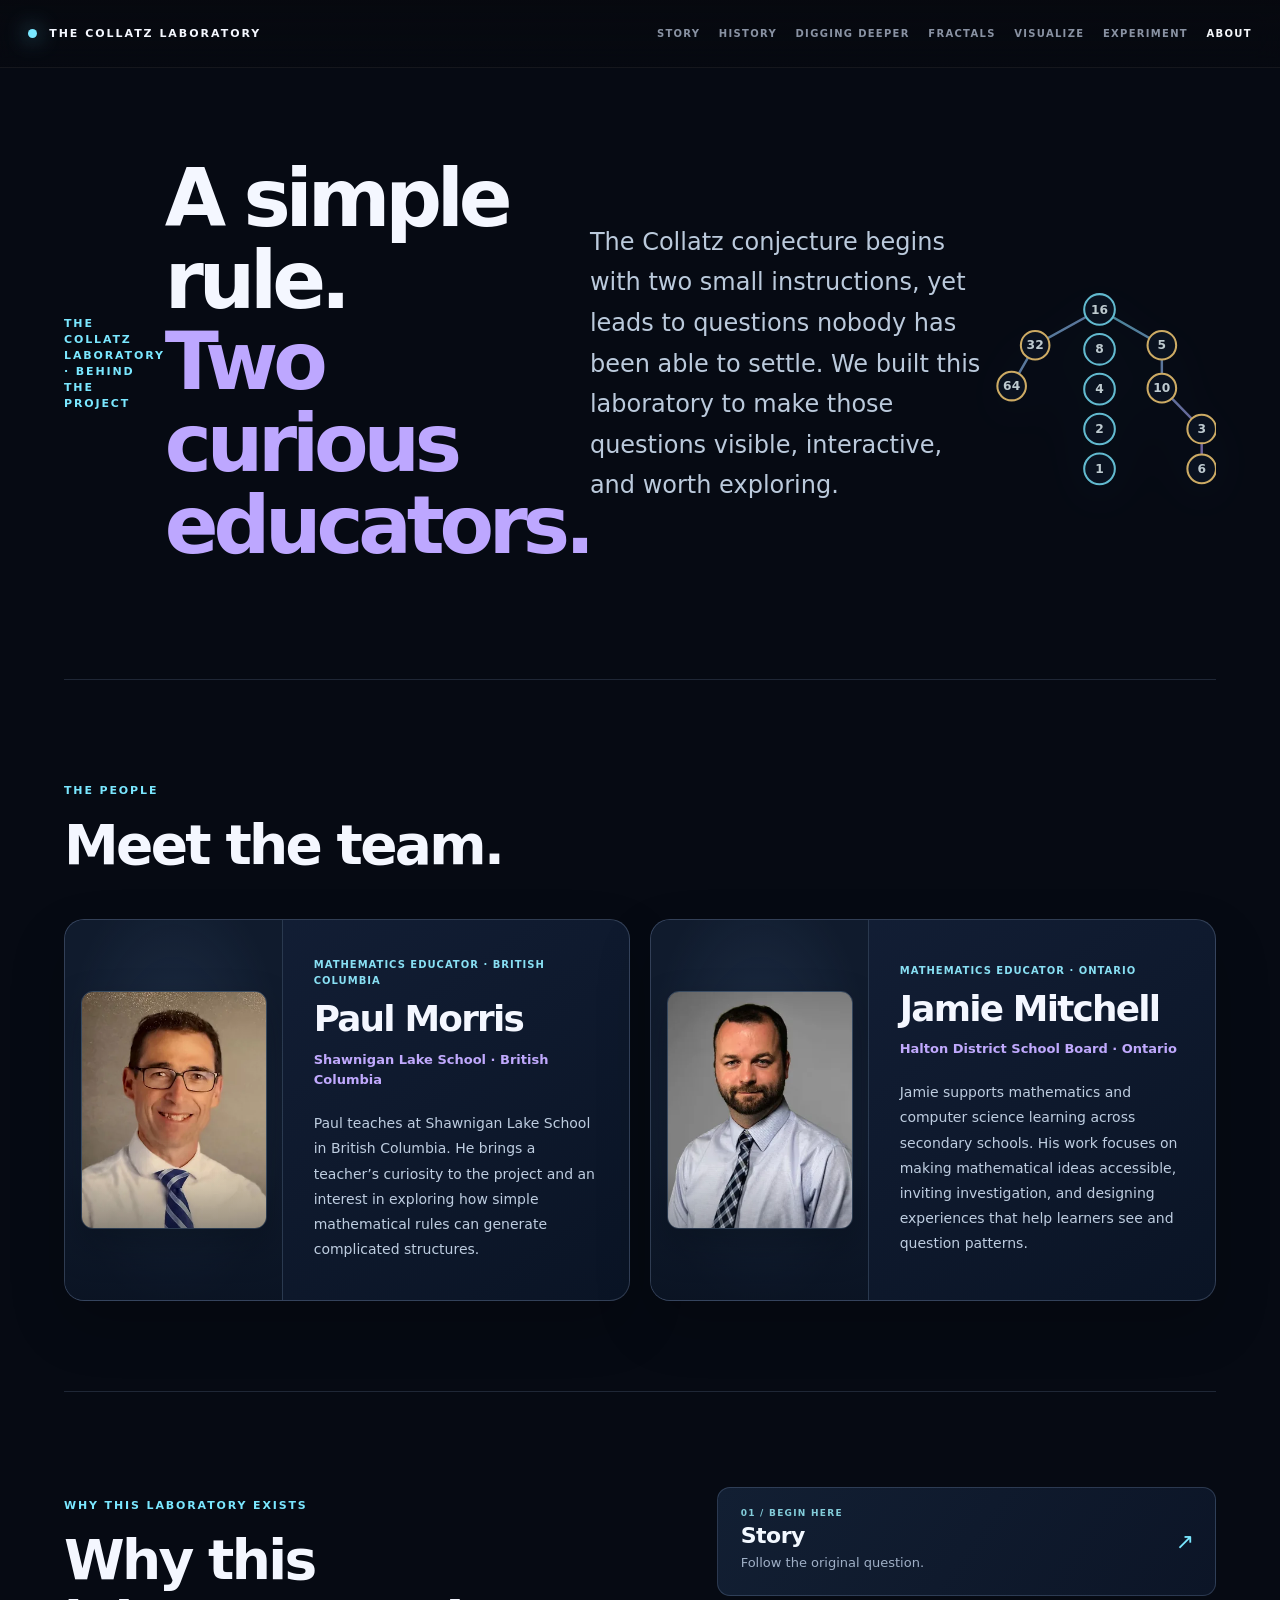
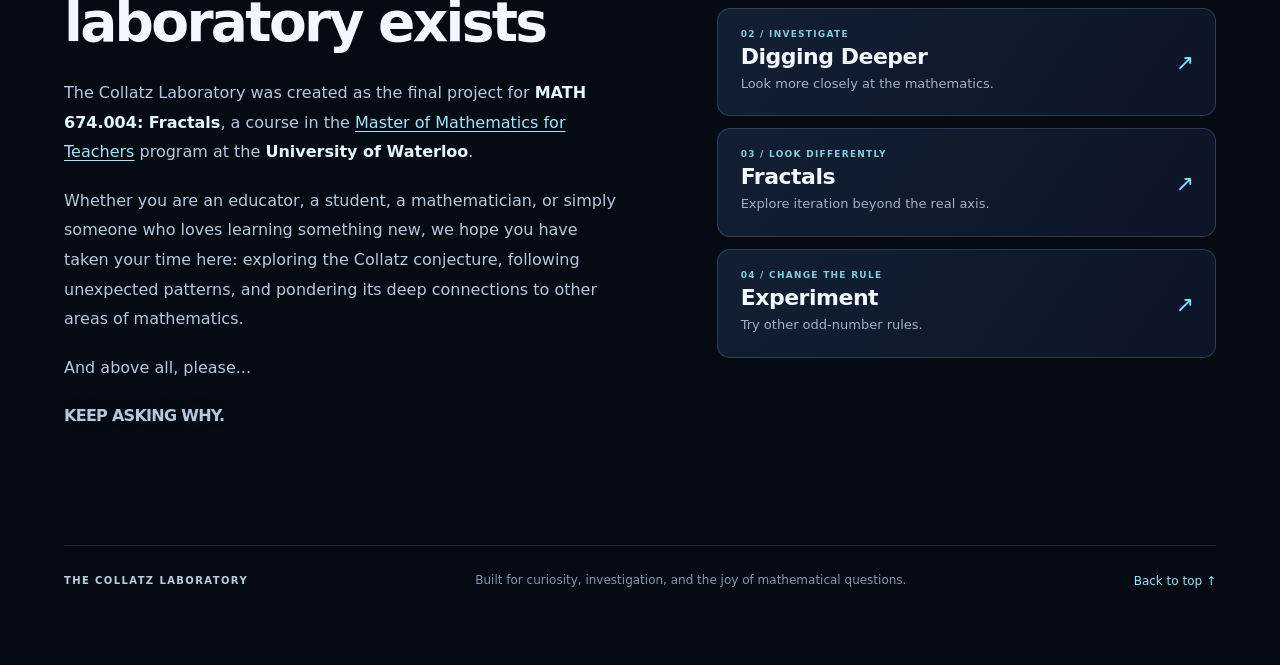
==== commit 6bb40c0f: "Remove final project and open invitation heading from About section" ====
--- a/about.html
+++ b/about.html
@@ -90,7 +90,7 @@
     <section class="about-purpose" aria-labelledby="about-purpose-heading">
       <div class="about-purpose-copy">
         <p class="about-eyebrow">WHY THIS LABORATORY EXISTS</p>
-        <h2 id="about-purpose-heading">A final project.<br><em>An open invitation.</em></h2>
+        <h2 id="about-purpose-heading" class="about-purpose-heading-visually-hidden">Why this laboratory exists</h2>
         <p>The Collatz Laboratory was created as the final project for <strong>MATH 674.004: Fractals</strong>, a course in the <a href="https://cemc.uwaterloo.ca/mmt" target="_blank" rel="noopener noreferrer">Master of Mathematics for Teachers</a> program at the <strong>University of Waterloo</strong>.</p>
         <p>Whether you are an educator, a student, a mathematician, or simply someone who loves learning something new, we hope you have taken your time here: exploring the Collatz conjecture, following unexpected patterns, and pondering its deep connections to other areas of mathematics.</p>
         <p class="about-purpose-outro">And above all, please...</p>
--- a/about.css
+++ b/about.css
@@ -130,3 +130,25 @@
 /* Portrait labels removed: allow both photos to sit naturally centered. */
 .about-person-visual{padding-bottom:20px;}
 @media(max-width:530px){.about-person-visual{padding-bottom:20px;}}
+
+
+/* Project origin and closing invitation */
+.about-purpose-copy>p strong{color:#e5f6ff;font-weight:725}
+.about-purpose-copy>p a{color:#9de9f7;text-underline-offset:3px;text-decoration-thickness:1px}
+.about-purpose-copy>p a:hover{color:#d5f8ff}
+.about-purpose-copy .about-purpose-outro{
+  margin:29px 0 7px;
+  color:#b9cce1;
+  font-size:16px;
+  line-height:1.6;
+}
+.about-purpose-copy .about-purpose-mantra{
+  margin:0;
+  color:#a7f0ff;
+  font-size:clamp(32px,3.1vw,49px);
+  font-weight:825;
+  letter-spacing:-.045em;
+  line-height:1.15;
+  text-wrap:balance;
+  text-shadow:0 0 28px rgba(122,231,255,.14);
+}
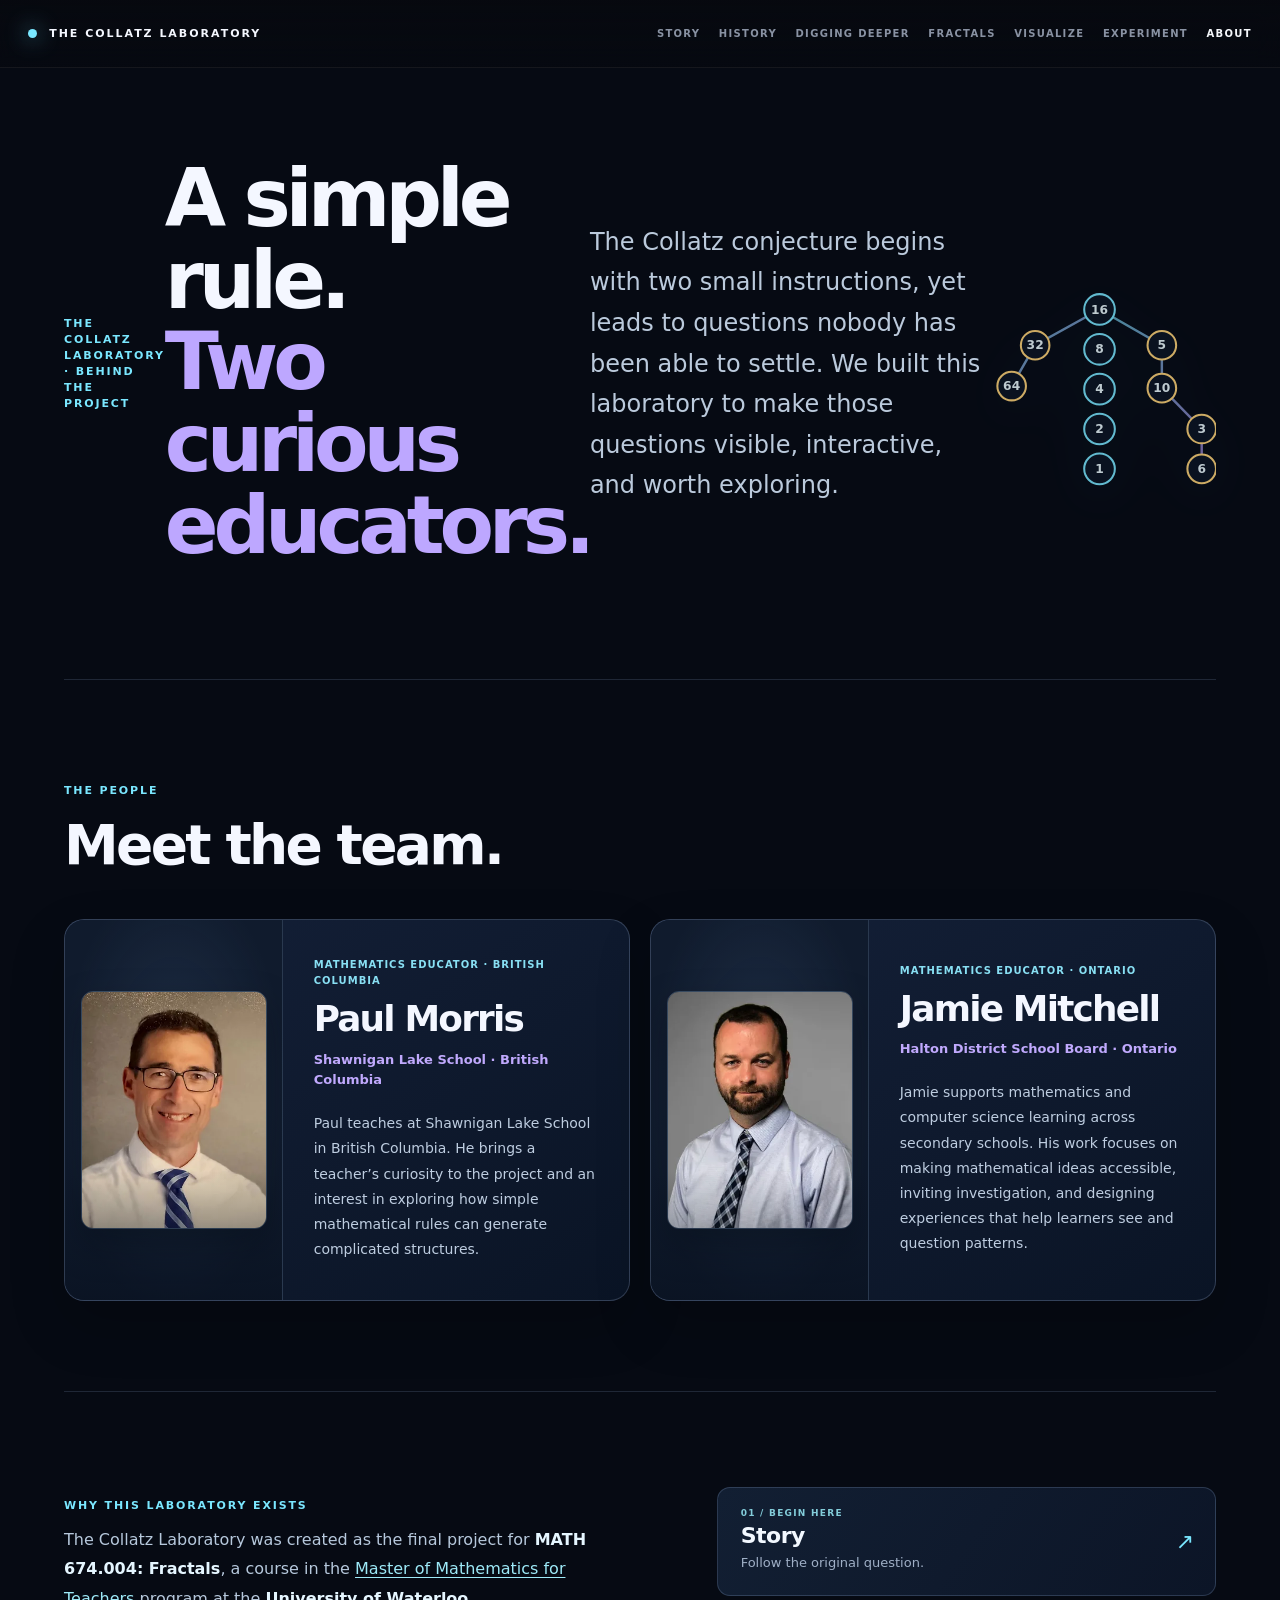
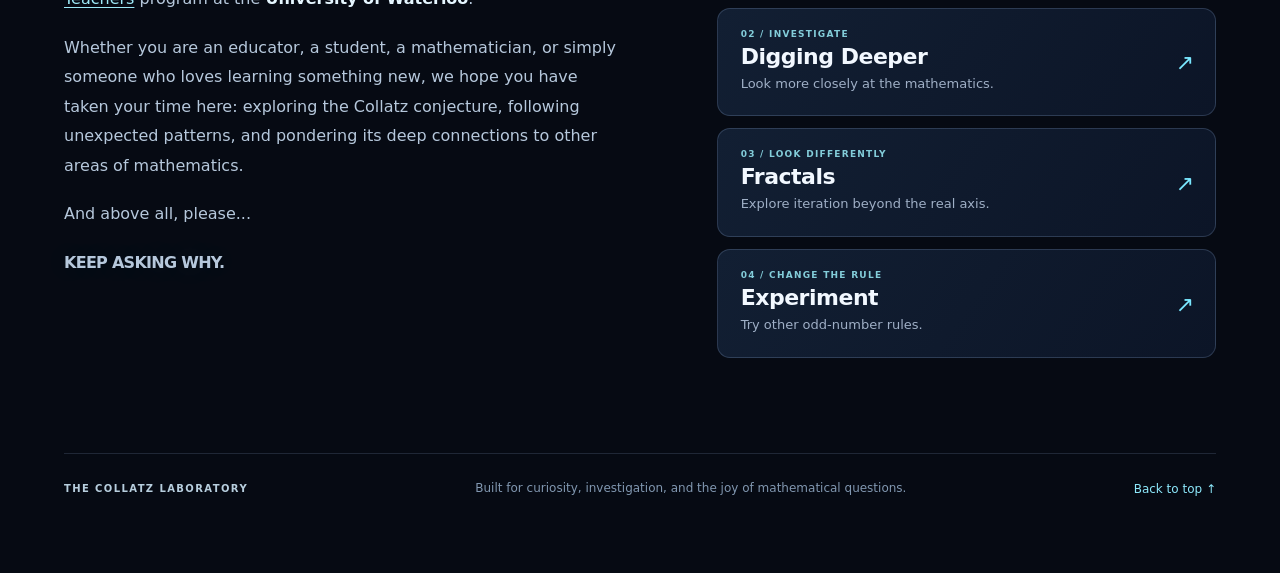
==== commit faaf43ac: "Refresh About styles for heading removal" ====
--- a/about.html
+++ b/about.html
@@ -7,7 +7,7 @@
   <meta name="description" content="Meet the educators behind The Collatz Laboratory, an interactive exploration of the Collatz conjecture.">
   <title>About | The Collatz Laboratory</title>
   <link rel="stylesheet" href="styles.css?v=20261021-nav-all-1">
-  <link rel="stylesheet" href="about.css?v=20261025-waterloo-purpose-4">
+  <link rel="stylesheet" href="about.css?v=20261025-heading-removed-5">
 </head>
 <body class="about-page">
   <header class="site-header">
--- a/about.css
+++ b/about.css
@@ -152,3 +152,6 @@
   text-wrap:balance;
   text-shadow:0 0 28px rgba(122,231,255,.14);
 }
+
+/* Retain a semantic section heading without displaying the retired headline. */
+.about-purpose-heading-visually-hidden{position:absolute!important;width:1px!important;height:1px!important;padding:0!important;margin:-1px!important;overflow:hidden!important;clip:rect(0,0,0,0)!important;white-space:nowrap!important;border:0!important}
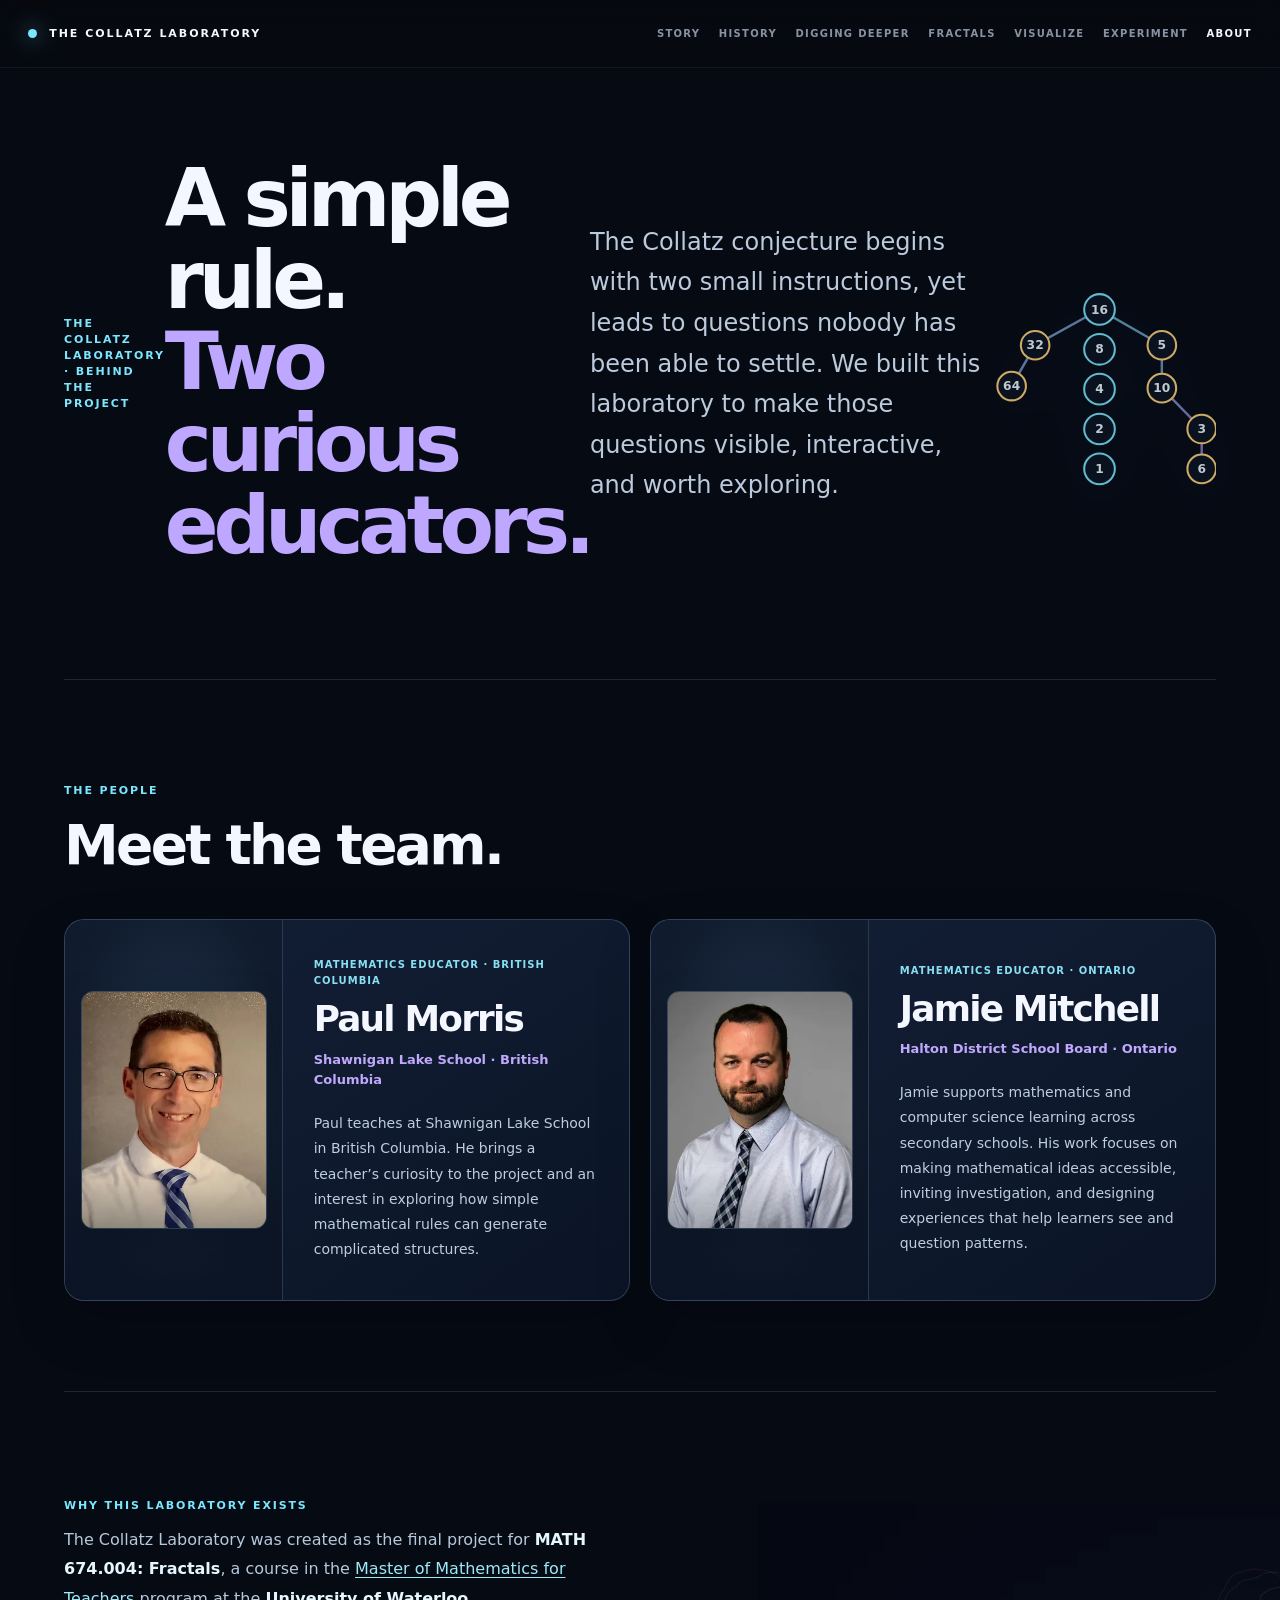
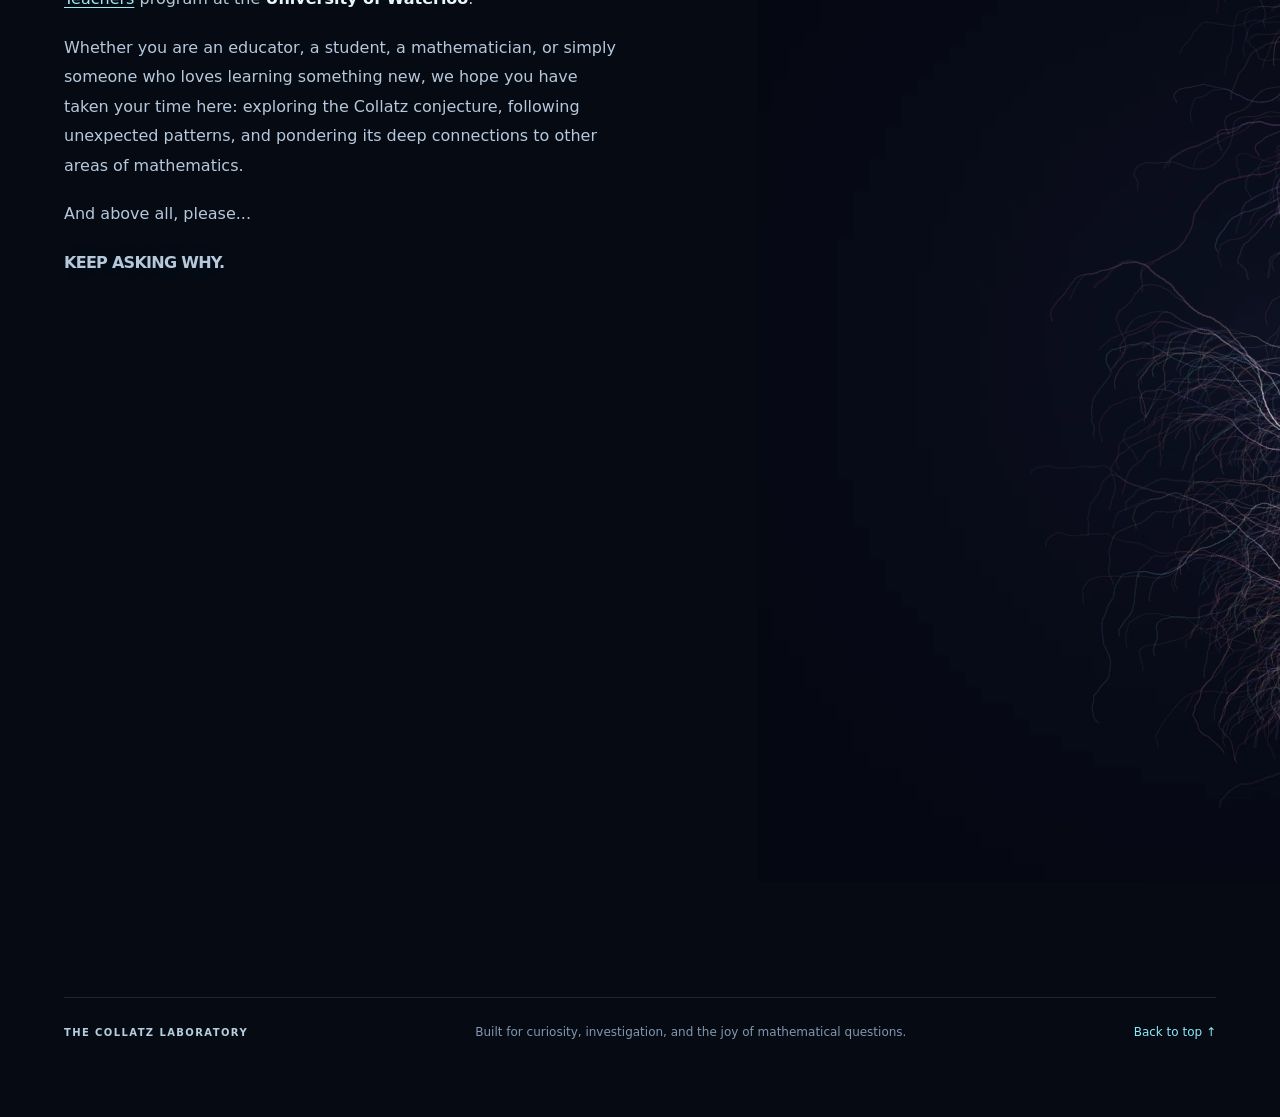
==== commit 4a4e3a1a: "Replace About navigation cards with static Collatz angle-path artwork" ====
--- a/about.html
+++ b/about.html
@@ -7,7 +7,7 @@
   <meta name="description" content="Meet the educators behind The Collatz Laboratory, an interactive exploration of the Collatz conjecture.">
   <title>About | The Collatz Laboratory</title>
   <link rel="stylesheet" href="styles.css?v=20261021-nav-all-1">
-  <link rel="stylesheet" href="about.css?v=20261025-heading-removed-5">
+  <link rel="stylesheet" href="about.css?v=20261025-angle-artwork-6">
 </head>
 <body class="about-page">
   <header class="site-header">
@@ -96,12 +96,9 @@
         <p class="about-purpose-outro">And above all, please...</p>
         <p class="about-purpose-mantra">KEEP ASKING WHY.</p>
       </div>
-      <div class="about-purpose-links" aria-label="Explore the laboratory">
-        <a href="index.html#story"><span>01 / BEGIN HERE</span><strong>Story</strong><small>Follow the original question.</small><b aria-hidden="true">↗</b></a>
-        <a href="digging-deeper.html"><span>02 / INVESTIGATE</span><strong>Digging Deeper</strong><small>Look more closely at the mathematics.</small><b aria-hidden="true">↗</b></a>
-        <a href="fractals.html"><span>03 / LOOK DIFFERENTLY</span><strong>Fractals</strong><small>Explore iteration beyond the real axis.</small><b aria-hidden="true">↗</b></a>
-        <a href="experiment.html"><span>04 / CHANGE THE RULE</span><strong>Experiment</strong><small>Try other odd-number rules.</small><b aria-hidden="true">↗</b></a>
-      </div>
+      <figure class="about-purpose-artwork">
+        <img src="assets/about-angle-path.webp" alt="Fine, branching Collatz paths create an intricate, intertwined form against a dark background." width="1064" height="979" loading="lazy" decoding="async">
+      </figure>
     </section>
 
     <footer class="about-footer"><span>THE COLLATZ LABORATORY</span><p>Built for curiosity, investigation, and the joy of mathematical questions.</p><a href="#main-content">Back to top ↑</a></footer>
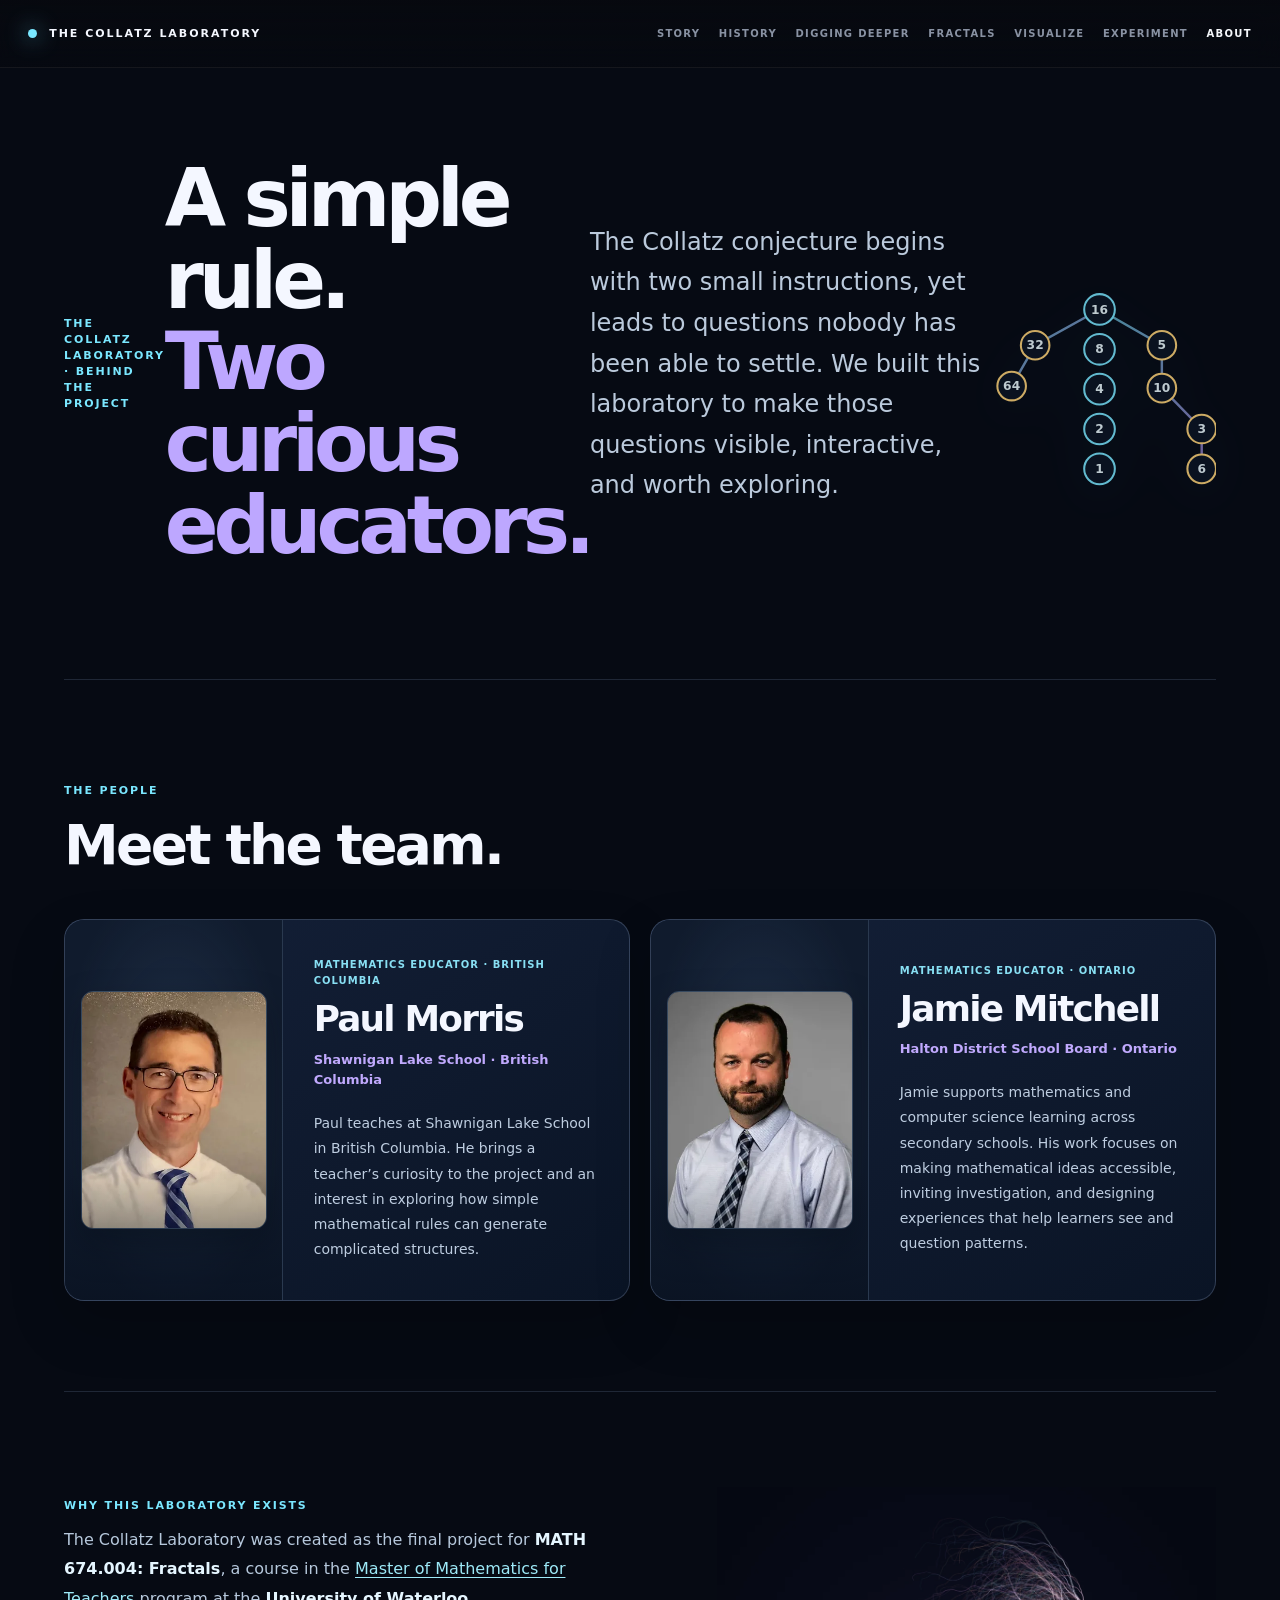
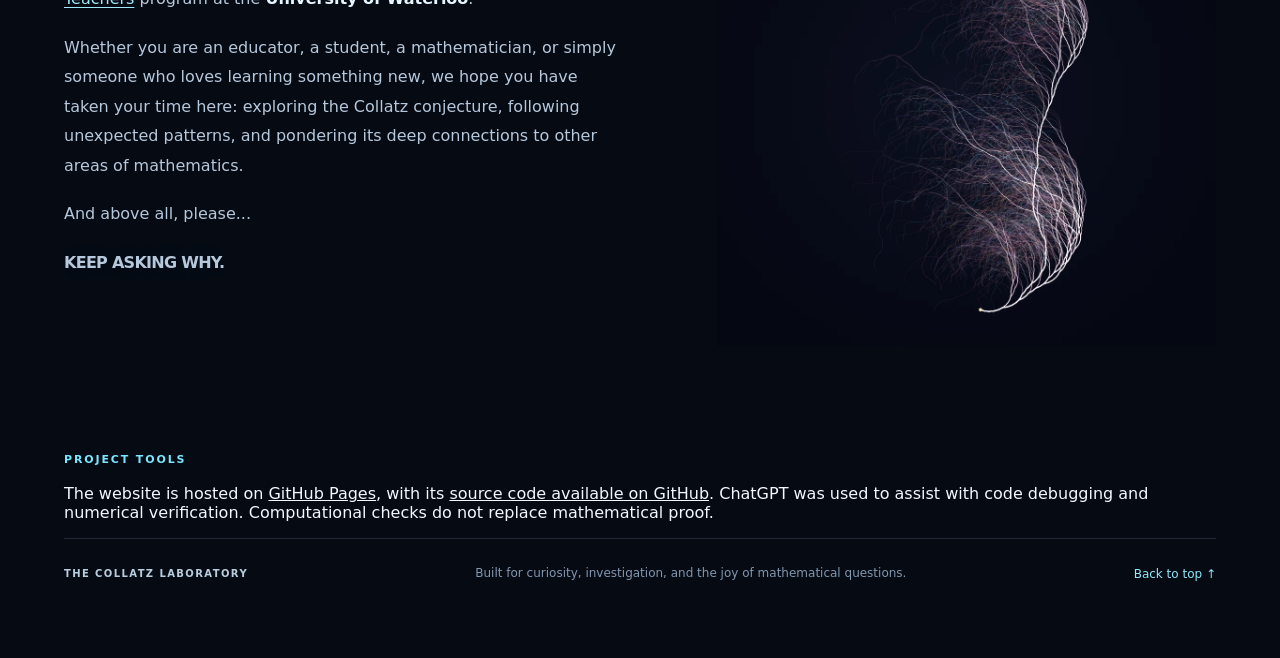
==== commit 0e9afb1d: "Add GitHub hosting and ChatGPT usage acknowledgment to About" ====
--- a/about.html
+++ b/about.html
@@ -101,6 +101,11 @@
       </figure>
     </section>
 
+    <aside class="about-technical-note" aria-label="Project tools and acknowledgments">
+      <p class="about-eyebrow">PROJECT TOOLS</p>
+      <p>The website is hosted on <a href="https://pages.github.com/" target="_blank" rel="noopener noreferrer">GitHub Pages</a>, with its <a href="https://github.com/Solisen14/collatz-laboratory" target="_blank" rel="noopener noreferrer">source code available on GitHub</a>. ChatGPT was used to assist with code debugging and numerical verification. Computational checks do not replace mathematical proof.</p>
+    </aside>
+
     <footer class="about-footer"><span>THE COLLATZ LABORATORY</span><p>Built for curiosity, investigation, and the joy of mathematical questions.</p><a href="#main-content">Back to top ↑</a></footer>
   </main>
 </body>
--- a/about.css
+++ b/about.css
@@ -40,21 +40,27 @@
 .about-purpose-copy>p:not(.about-eyebrow){color:#b6c8dc;font-size:16px;line-height:1.85;margin:0 0 19px;}
 .about-purpose-copy .about-precision{padding:18px 21px;margin-top:27px!important;border-left:3px solid #bca3f3;background:rgba(77,59,128,.16);border-radius:0 9px 9px 0;}
 .about-precision strong{color:#ede7ff;}
-.about-purpose-links{display:grid;gap:12px;}
-.about-purpose-links a{position:relative;display:grid;gap:5px;padding:20px 54px 21px 23px;text-decoration:none;border:1px solid rgba(163,195,237,.2);border-radius:13px;background:linear-gradient(125deg,#121f33,#0c1527);transition:background .23s,border-color .23s,transform .23s;}
-.about-purpose-links a:hover{background:#1a2a43;border-color:rgba(122,231,255,.5);transform:translateY(-2px);}
-.about-purpose-links a span{font-size:9px;letter-spacing:.14em;font-weight:800;color:#83cdda;}
-.about-purpose-links a strong{font-size:22px;color:#f2f8ff;letter-spacing:-.022em;}
-.about-purpose-links a small{font-size:13px;color:#9fafc6;line-height:1.6;}
-.about-purpose-links a b{position:absolute;right:21px;top:calc(50% - 12px);font-size:22px;color:#7ae7ff;font-weight:500;}
+/* Static Collatz angle-path artwork replaces the navigation cards. */
+.about-purpose-artwork{
+  align-self:center;min-width:0;margin:0;
+  display:flex;align-items:center;justify-content:center;
+}
+.about-purpose-artwork img{
+  display:block;width:100%;max-width:560px;height:auto;
+  object-fit:contain;border:0;border-radius:0;background:transparent;
+}
+@media(max-width:740px){
+  .about-purpose-artwork{width:100%;max-width:560px;margin:0 auto;}
+  .about-purpose-artwork img{width:100%;}
+}
 .about-footer{display:flex;align-items:center;justify-content:space-between;gap:22px;border-top:1px solid rgba(163,195,237,.16);padding-top:25px;color:#8197b0;font-size:12px;}
 .about-footer>span{color:#b7cede;font-size:10px;letter-spacing:.14em;font-weight:820;white-space:nowrap;}
 .about-footer p{margin:0;line-height:1.6;}
 .about-footer a{color:#8de9fc;text-decoration:none;white-space:nowrap;}
 @media(max-width:1000px){.about-hero{padding-right:0;min-height:400px;}.about-hero-mark{opacity:.14;right:2%;}.about-purpose{gap:36px;}.about-team-grid{gap:17px;}.about-person-visual{height:330px;}}
 @media(max-width:740px){.about-main{padding-top:114px;}.about-hero{padding-bottom:67px;}.about-people{padding:70px 0;}.about-team-grid,.about-purpose{grid-template-columns:1fr;}.about-person-visual{height:clamp(280px,74vw,430px);}.about-portrait{object-position:center 20%;}.about-purpose{padding:68px 0;}.about-footer{flex-wrap:wrap;}.about-section-head>p:last-child{font-size:16px;}}
-@media(max-width:460px){.about-main{padding-left:18px;padding-right:18px;}.about-hero h1{font-size:48px;}.about-person-info{padding:23px;}.about-person-badge{left:15px;bottom:16px;}.about-portrait{object-position:center 20%;}.about-purpose-links a strong{font-size:20px;}}
-@media(prefers-reduced-motion:reduce){.about-purpose-links a{transition:none;}}
+@media(max-width:460px){.about-main{padding-left:18px;padding-right:18px;}.about-hero h1{font-size:48px;}.about-person-info{padding:23px;}.about-person-badge{left:15px;bottom:16px;}.about-portrait{object-position:center 20%;}}
+
 
 /* ABOUT PORTRAIT REDESIGN: compact, crisp portrait frames beside biography.
    Source images remain >=2x the displayed width, not giant stretched banners. */
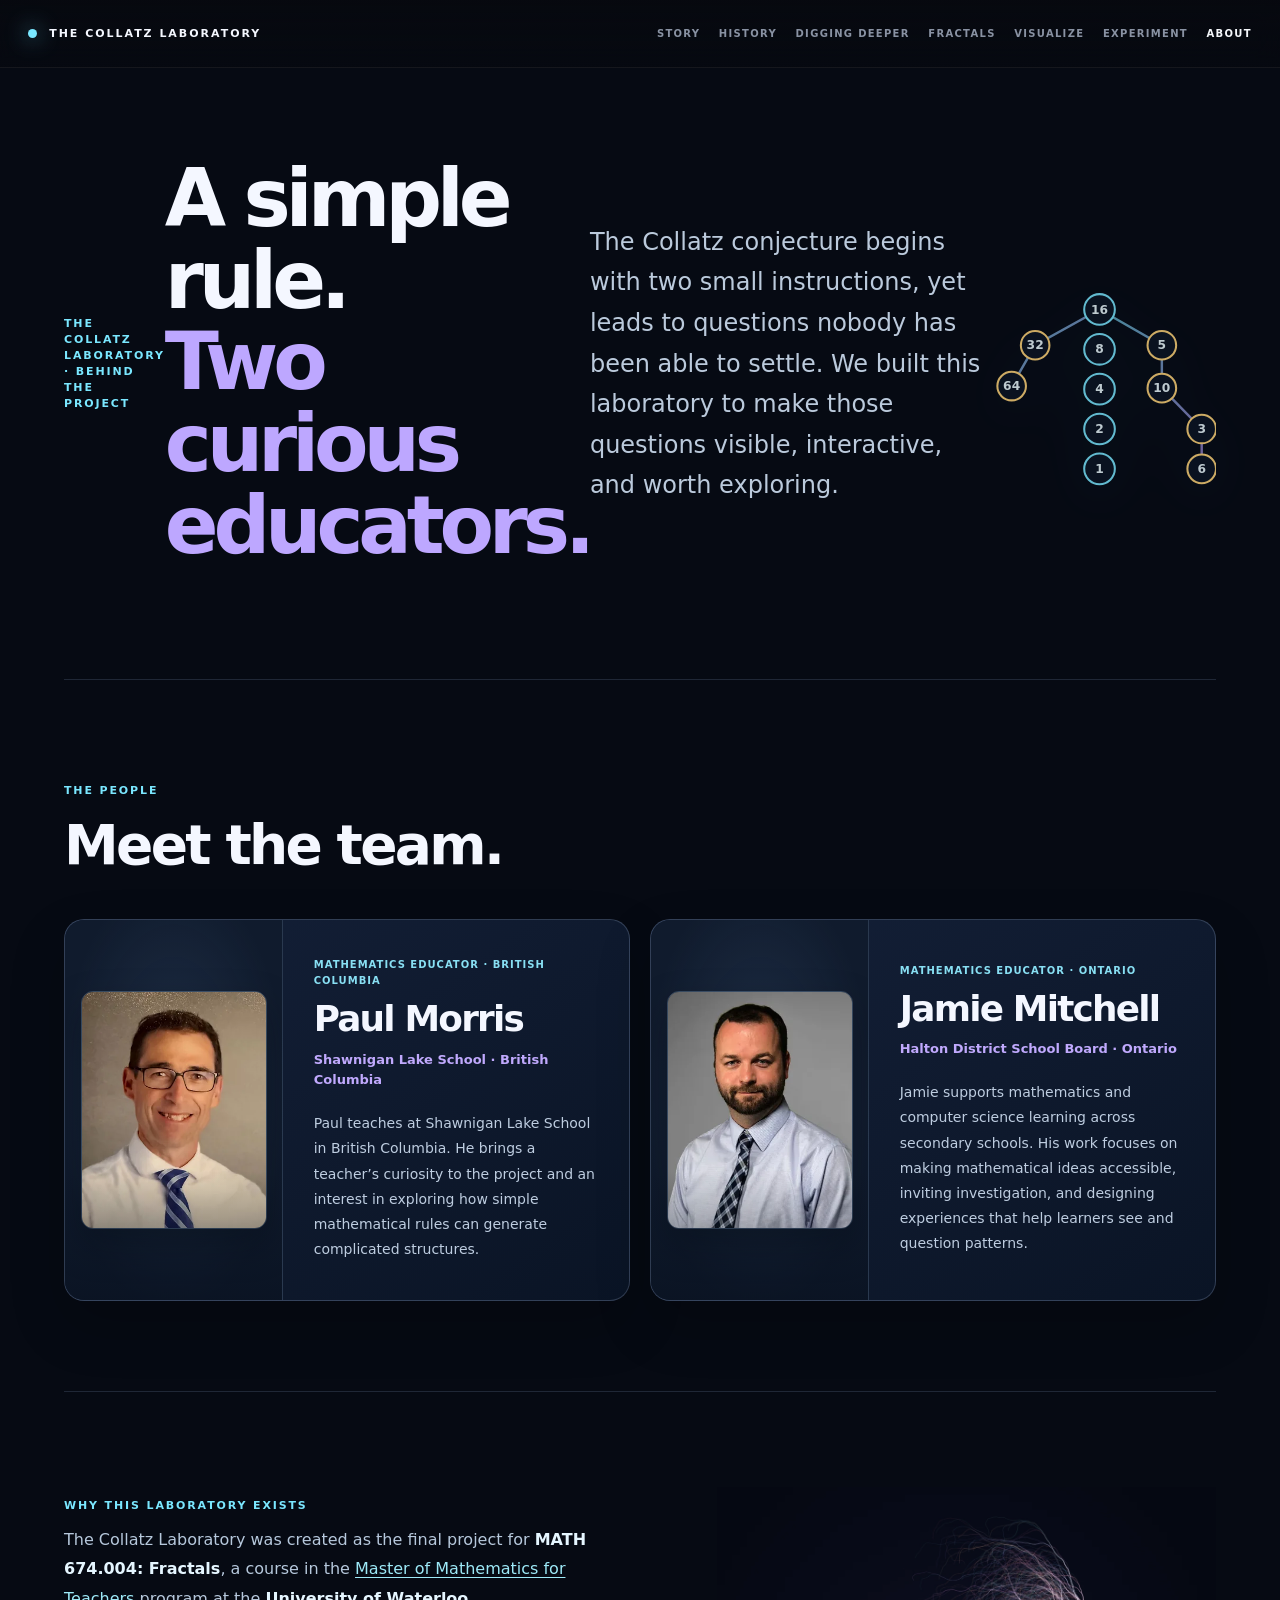
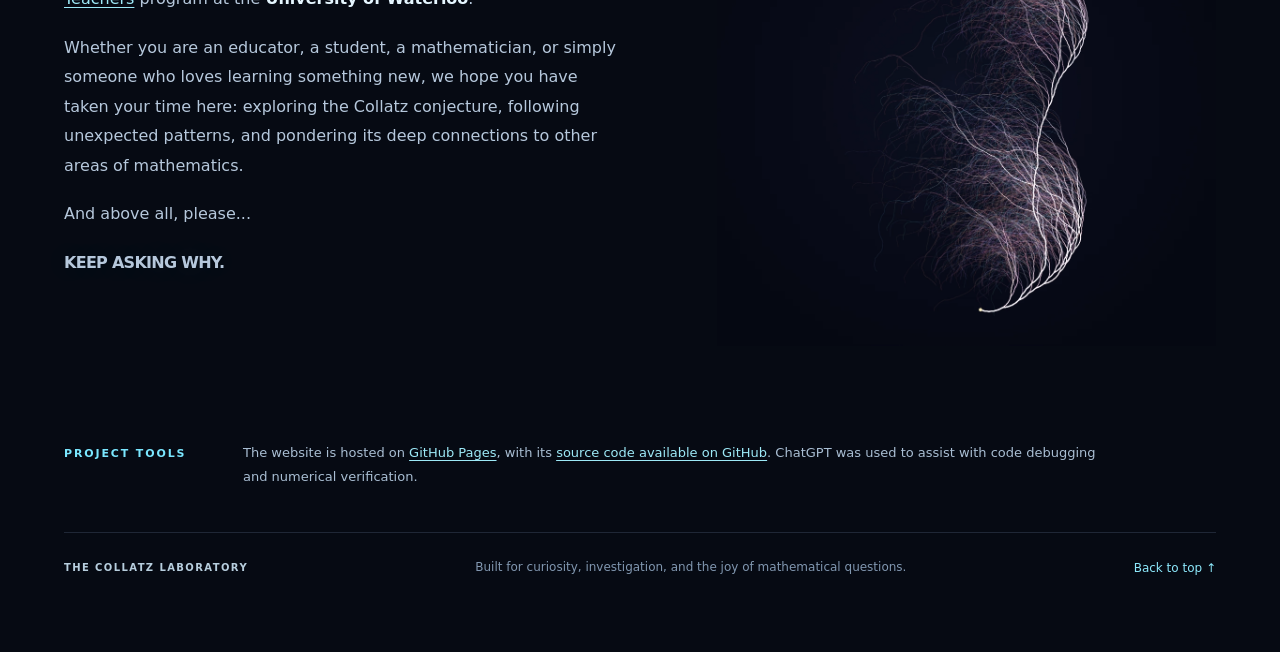
==== commit 33d9d02f: "Remove mathematical proof disclaimer from About acknowledgments" ====
--- a/about.html
+++ b/about.html
@@ -103,7 +103,7 @@
 
     <aside class="about-technical-note" aria-label="Project tools and acknowledgments">
       <p class="about-eyebrow">PROJECT TOOLS</p>
-      <p>The website is hosted on <a href="https://pages.github.com/" target="_blank" rel="noopener noreferrer">GitHub Pages</a>, with its <a href="https://github.com/Solisen14/collatz-laboratory" target="_blank" rel="noopener noreferrer">source code available on GitHub</a>. ChatGPT was used to assist with code debugging and numerical verification. Computational checks do not replace mathematical proof.</p>
+      <p>The website is hosted on <a href="https://pages.github.com/" target="_blank" rel="noopener noreferrer">GitHub Pages</a>, with its <a href="https://github.com/Solisen14/collatz-laboratory" target="_blank" rel="noopener noreferrer">source code available on GitHub</a>. ChatGPT was used to assist with code debugging and numerical verification.</p>
     </aside>
 
     <footer class="about-footer"><span>THE COLLATZ LABORATORY</span><p>Built for curiosity, investigation, and the joy of mathematical questions.</p><a href="#main-content">Back to top ↑</a></footer>
--- a/about.css
+++ b/about.css
@@ -161,3 +161,16 @@
 
 /* Retain a semantic section heading without displaying the retired headline. */
 .about-purpose-heading-visually-hidden{position:absolute!important;width:1px!important;height:1px!important;padding:0!important;margin:-1px!important;overflow:hidden!important;clip:rect(0,0,0,0)!important;white-space:nowrap!important;border:0!important}
+
+/* Understated technology and AI acknowledgment beneath the project story. */
+.about-technical-note{
+  display:grid;grid-template-columns:155px minmax(0,1fr);gap:24px;
+  align-items:baseline;padding:0 0 44px;
+}
+.about-technical-note .about-eyebrow{margin:0;}
+.about-technical-note p:not(.about-eyebrow){
+  color:#a9bed3;max-width:860px;font-size:13px;line-height:1.8;margin:0;
+}
+.about-technical-note a{color:#9de9f7;text-underline-offset:3px;}
+.about-technical-note a:hover{color:#d5f8ff;}
+@media(max-width:740px){.about-technical-note{grid-template-columns:1fr;gap:10px;padding-bottom:35px;}}
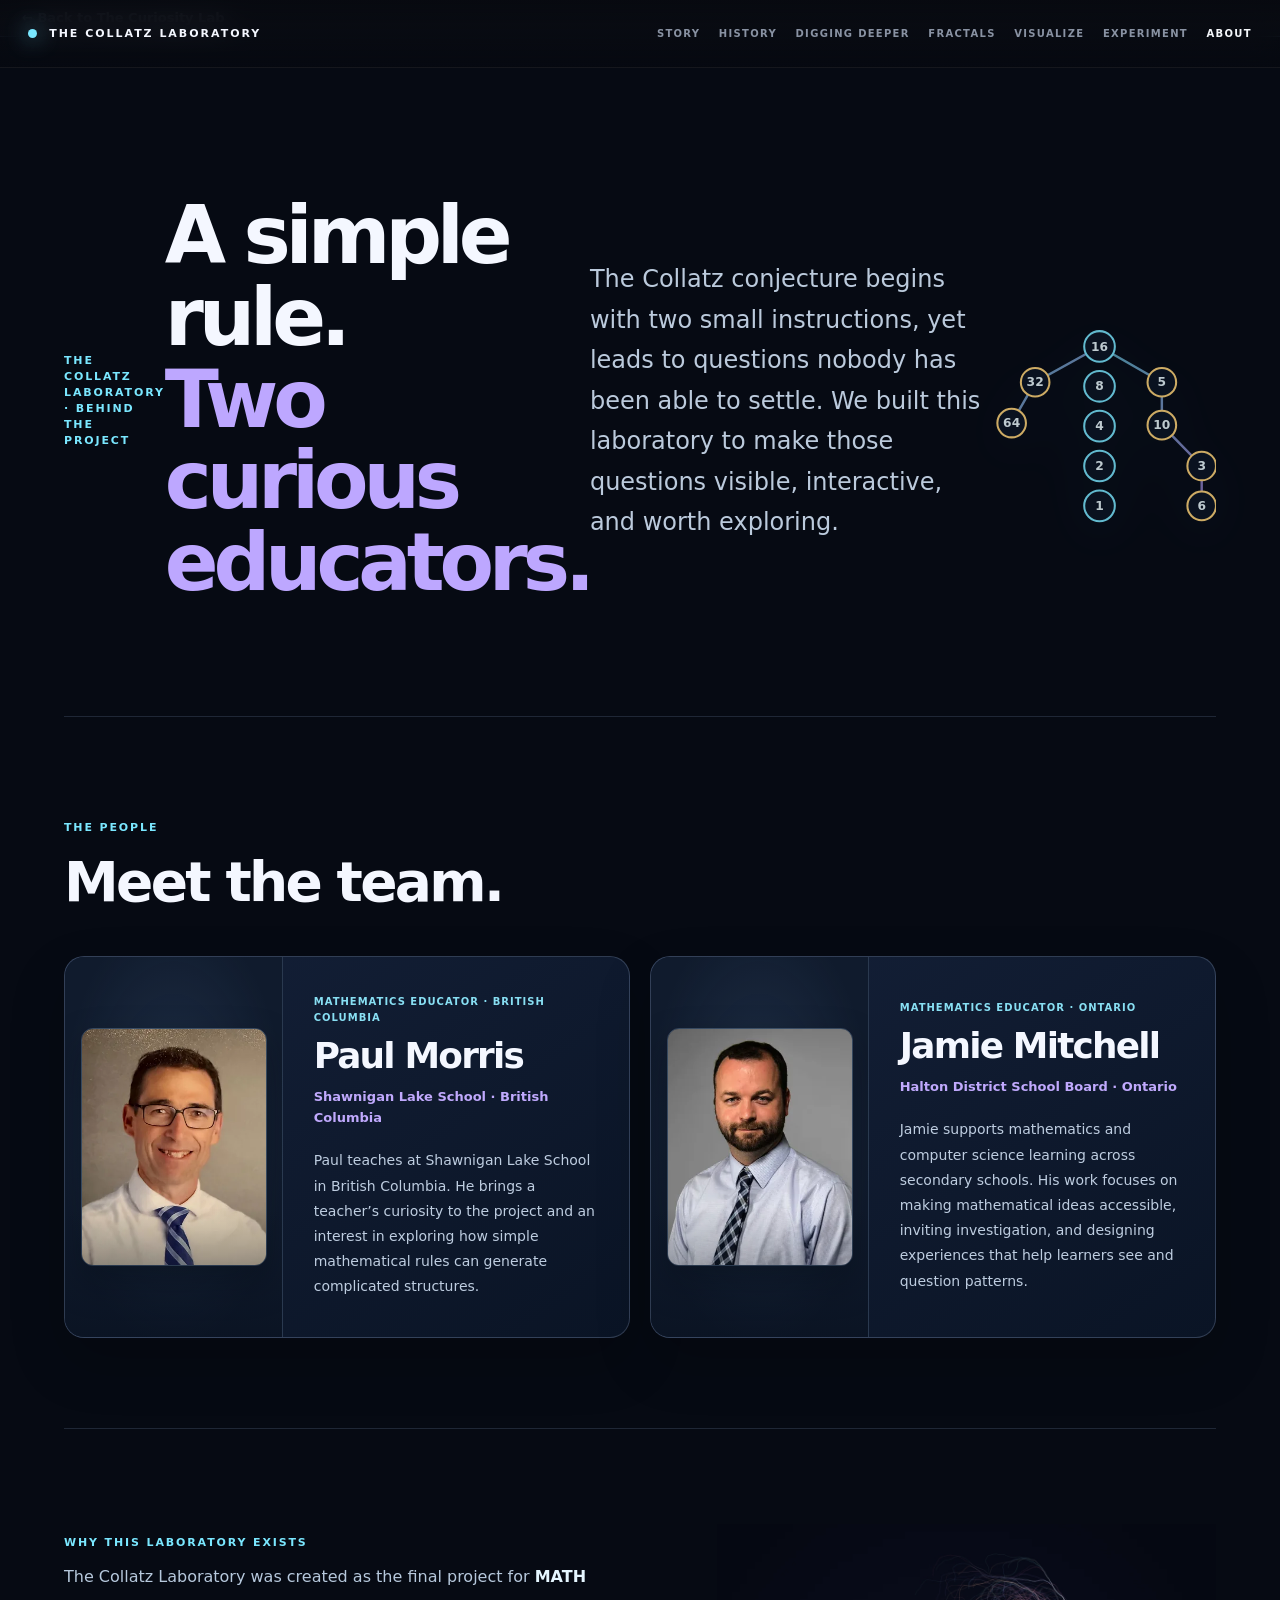
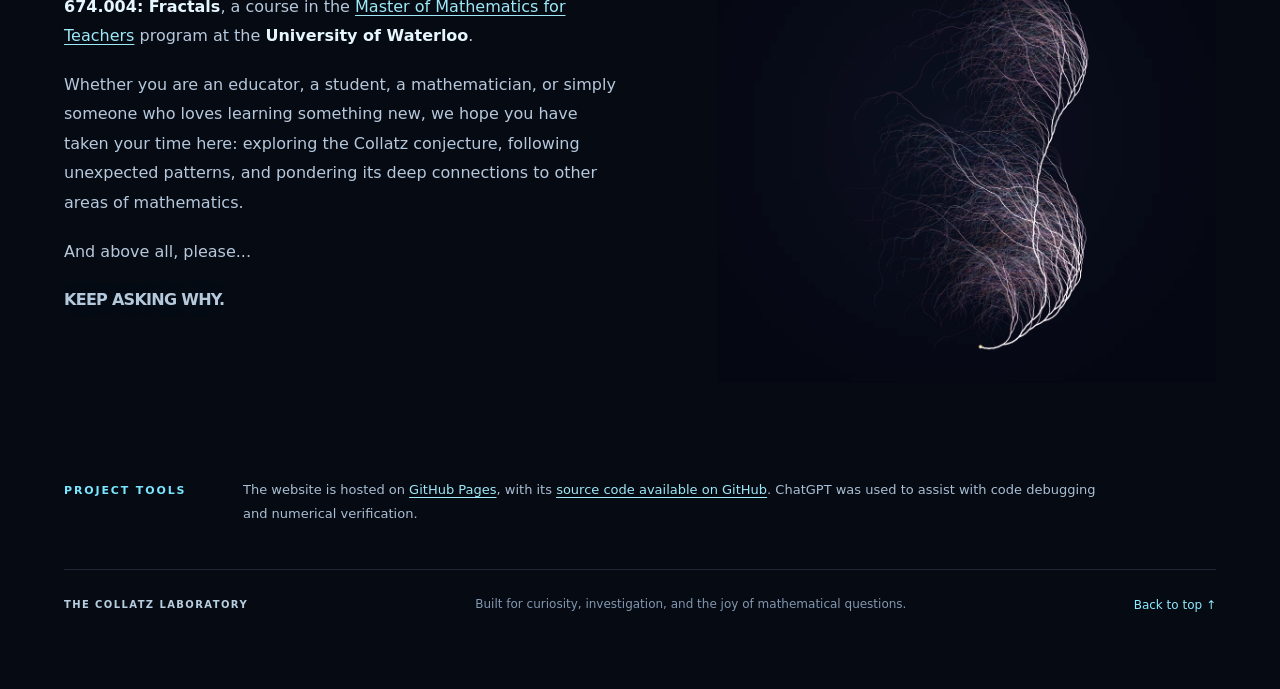
==== commit e47f0163: "Add return navigation to The Curiosity Lab" ====
--- a/about.html
+++ b/about.html
@@ -8,9 +8,11 @@
   <title>About | The Collatz Laboratory</title>
   <link rel="stylesheet" href="styles.css?v=20261021-nav-all-1">
   <link rel="stylesheet" href="about.css?v=20261025-angle-artwork-6">
+<style id="curiosity-lab-return-style">.curiosity-lab-return{position:relative;z-index:20;padding:9px 22px;text-align:left;background:#10141d;border-bottom:1px solid #273344;font:600 13px/1.4 ui-sans-serif,system-ui,-apple-system,"Segoe UI",sans-serif}.curiosity-lab-return a{color:#dce9fa;text-decoration:none}.curiosity-lab-return a:hover,.curiosity-lab-return a:focus-visible{text-decoration:underline}.curiosity-lab-return a:focus-visible{outline:2px solid currentColor;outline-offset:3px}</style>
 </head>
 <body class="about-page">
-  <header class="site-header">
+  <div class="curiosity-lab-return"><a href="https://solisen14.github.io/the-curiosity-lab/" aria-label="Back to The Curiosity Lab resource hub">← Back to The Curiosity Lab</a></div>
+<header class="site-header">
     <a class="brand" href="index.html" aria-label="The Collatz Laboratory home">
       <span class="brand-mark"></span><span>THE COLLATZ LABORATORY</span>
     </a>
--- a/styles.css
+++ b/styles.css
@@ -514,11 +514,6 @@
   padding-bottom: 17vh;
 }
 
-.story-step.writing-step {
-  min-height: 120vh;
-  align-items: center;
-}
-
 .step-card {
   width: min(480px, 31vw);
   padding: 26px 28px;
@@ -626,46 +621,6 @@
 
 .refined-card .step-number {
   color: var(--green);
-}
-
-.writing-card {
-  border-style: dashed;
-  background: rgba(10,13,22,.56);
-}
-
-.writing-card h3 {
-  color: #c9d0dc;
-  letter-spacing: .08em;
-  font-size: 20px;
-}
-
-.prototype-end {
-  position: relative;
-  z-index: 20;
-  min-height: 78vh;
-  display: flex;
-  flex-direction: column;
-  align-items: center;
-  justify-content: center;
-  text-align: center;
-  padding: 100px 20vw;
-  background:
-    radial-gradient(circle at 50% 50%, rgba(122,231,255,.09), transparent 34rem),
-    #06080d;
-  border-top: 1px solid rgba(255,255,255,.06);
-}
-
-.prototype-end h2 {
-  margin: 0;
-  font-size: 46px;
-  letter-spacing: -.04em;
-  font-weight: 560;
-}
-
-.prototype-end > p:last-child {
-  max-width: 720px;
-  color: #8f99a9;
-  line-height: 1.7;
 }
 
 @media (max-height: 780px) {
@@ -844,11 +799,6 @@
 }
 
 
-/* Retain the original writing placeholder in source for collaboration,
-   but let the new conjecture navigation be the public story's ending. */
-.story-steps > .story-step[data-scene="text-placeholder"],
-.prototype-end { display: none !important; }
-
 @media (max-height: 600px) {
   .conjecture-finale { padding-top: calc(var(--header-h) + 10px); }
   .finale-eyebrow { margin-bottom: 7px; }
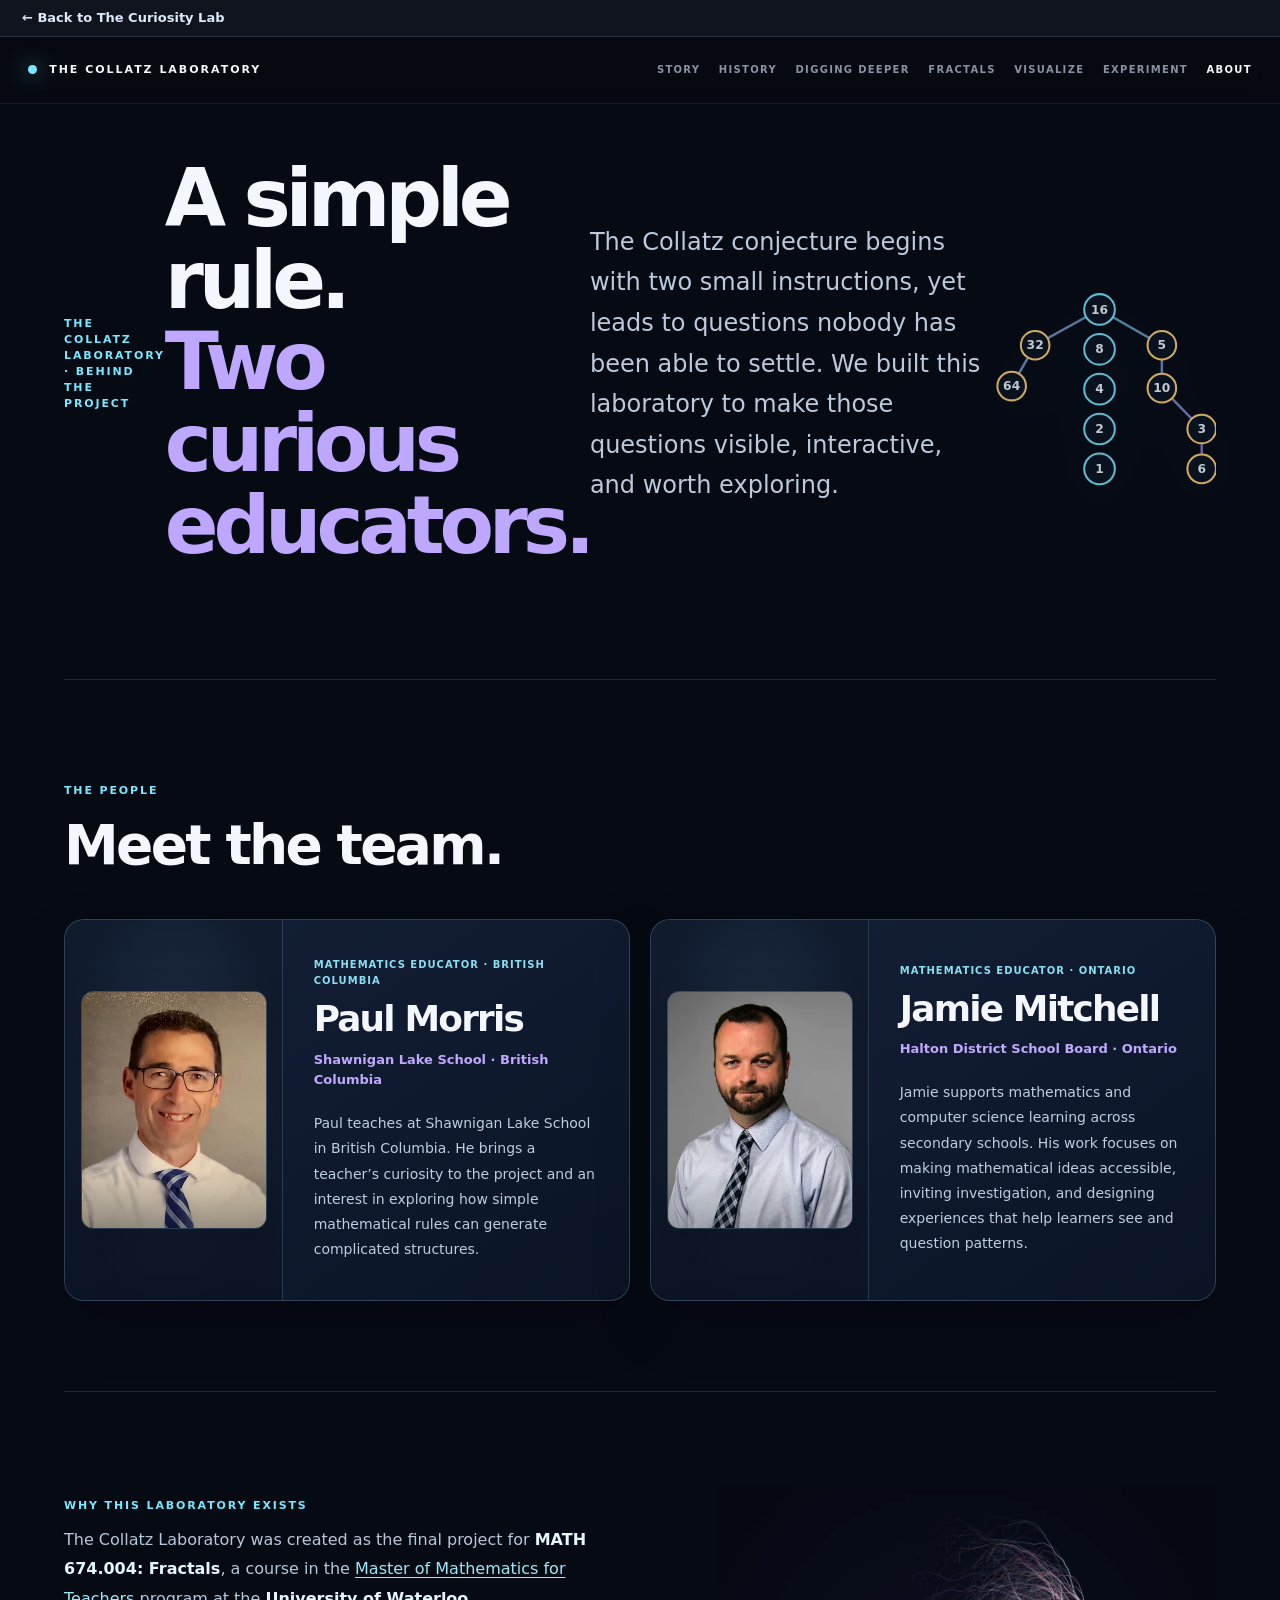
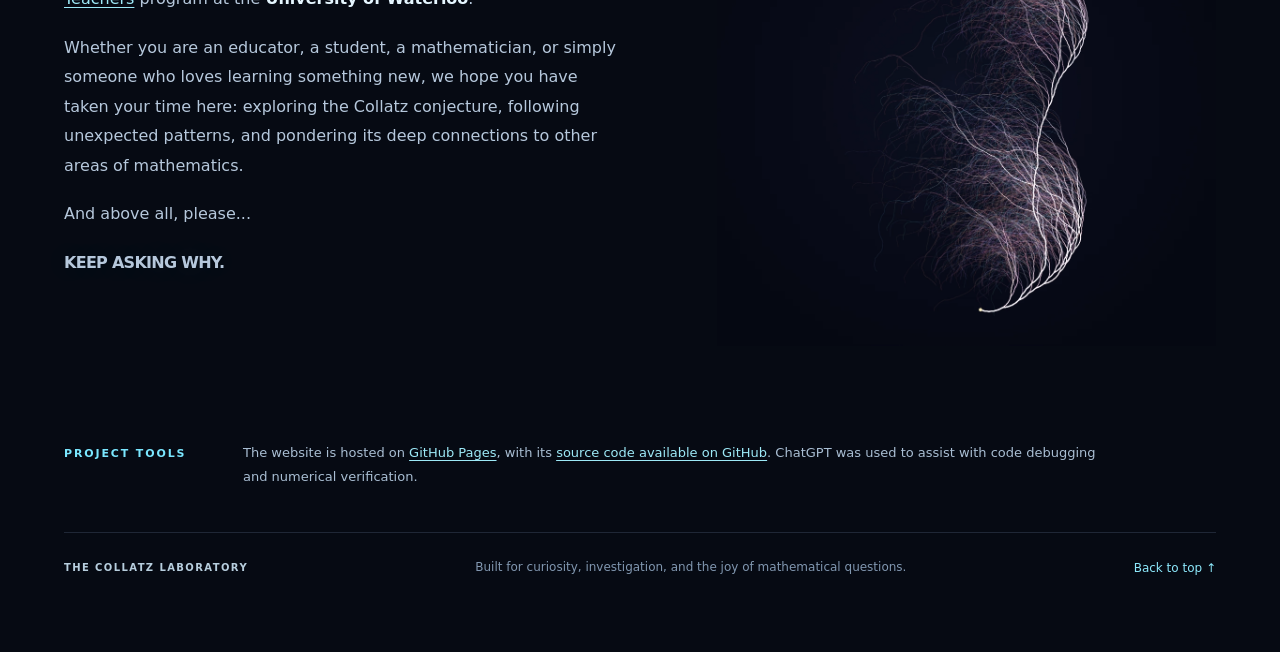
==== commit 384a900f: "Fix Curiosity Lab return link hidden behind fixed header" ====
--- a/about.html
+++ b/about.html
@@ -8,7 +8,7 @@
   <title>About | The Collatz Laboratory</title>
   <link rel="stylesheet" href="styles.css?v=20261021-nav-all-1">
   <link rel="stylesheet" href="about.css?v=20261025-angle-artwork-6">
-<style id="curiosity-lab-return-style">.curiosity-lab-return{position:relative;z-index:20;padding:9px 22px;text-align:left;background:#10141d;border-bottom:1px solid #273344;font:600 13px/1.4 ui-sans-serif,system-ui,-apple-system,"Segoe UI",sans-serif}.curiosity-lab-return a{color:#dce9fa;text-decoration:none}.curiosity-lab-return a:hover,.curiosity-lab-return a:focus-visible{text-decoration:underline}.curiosity-lab-return a:focus-visible{outline:2px solid currentColor;outline-offset:3px}</style>
+<style id="curiosity-lab-return-style">.curiosity-lab-return{position:fixed;top:0;left:0;right:0;z-index:210;padding:9px 22px;text-align:left;background:#10141d;border-bottom:1px solid #273344;font:600 13px/1.4 ui-sans-serif,system-ui,-apple-system,"Segoe UI",sans-serif}.curiosity-lab-return a{color:#dce9fa;text-decoration:none}.curiosity-lab-return a:hover,.curiosity-lab-return a:focus-visible{text-decoration:underline}.curiosity-lab-return a:focus-visible{outline:2px solid currentColor;outline-offset:3px}.site-header{top:36px!important} </style>
 </head>
 <body class="about-page">
   <div class="curiosity-lab-return"><a href="https://solisen14.github.io/the-curiosity-lab/" aria-label="Back to The Curiosity Lab resource hub">← Back to The Curiosity Lab</a></div>
